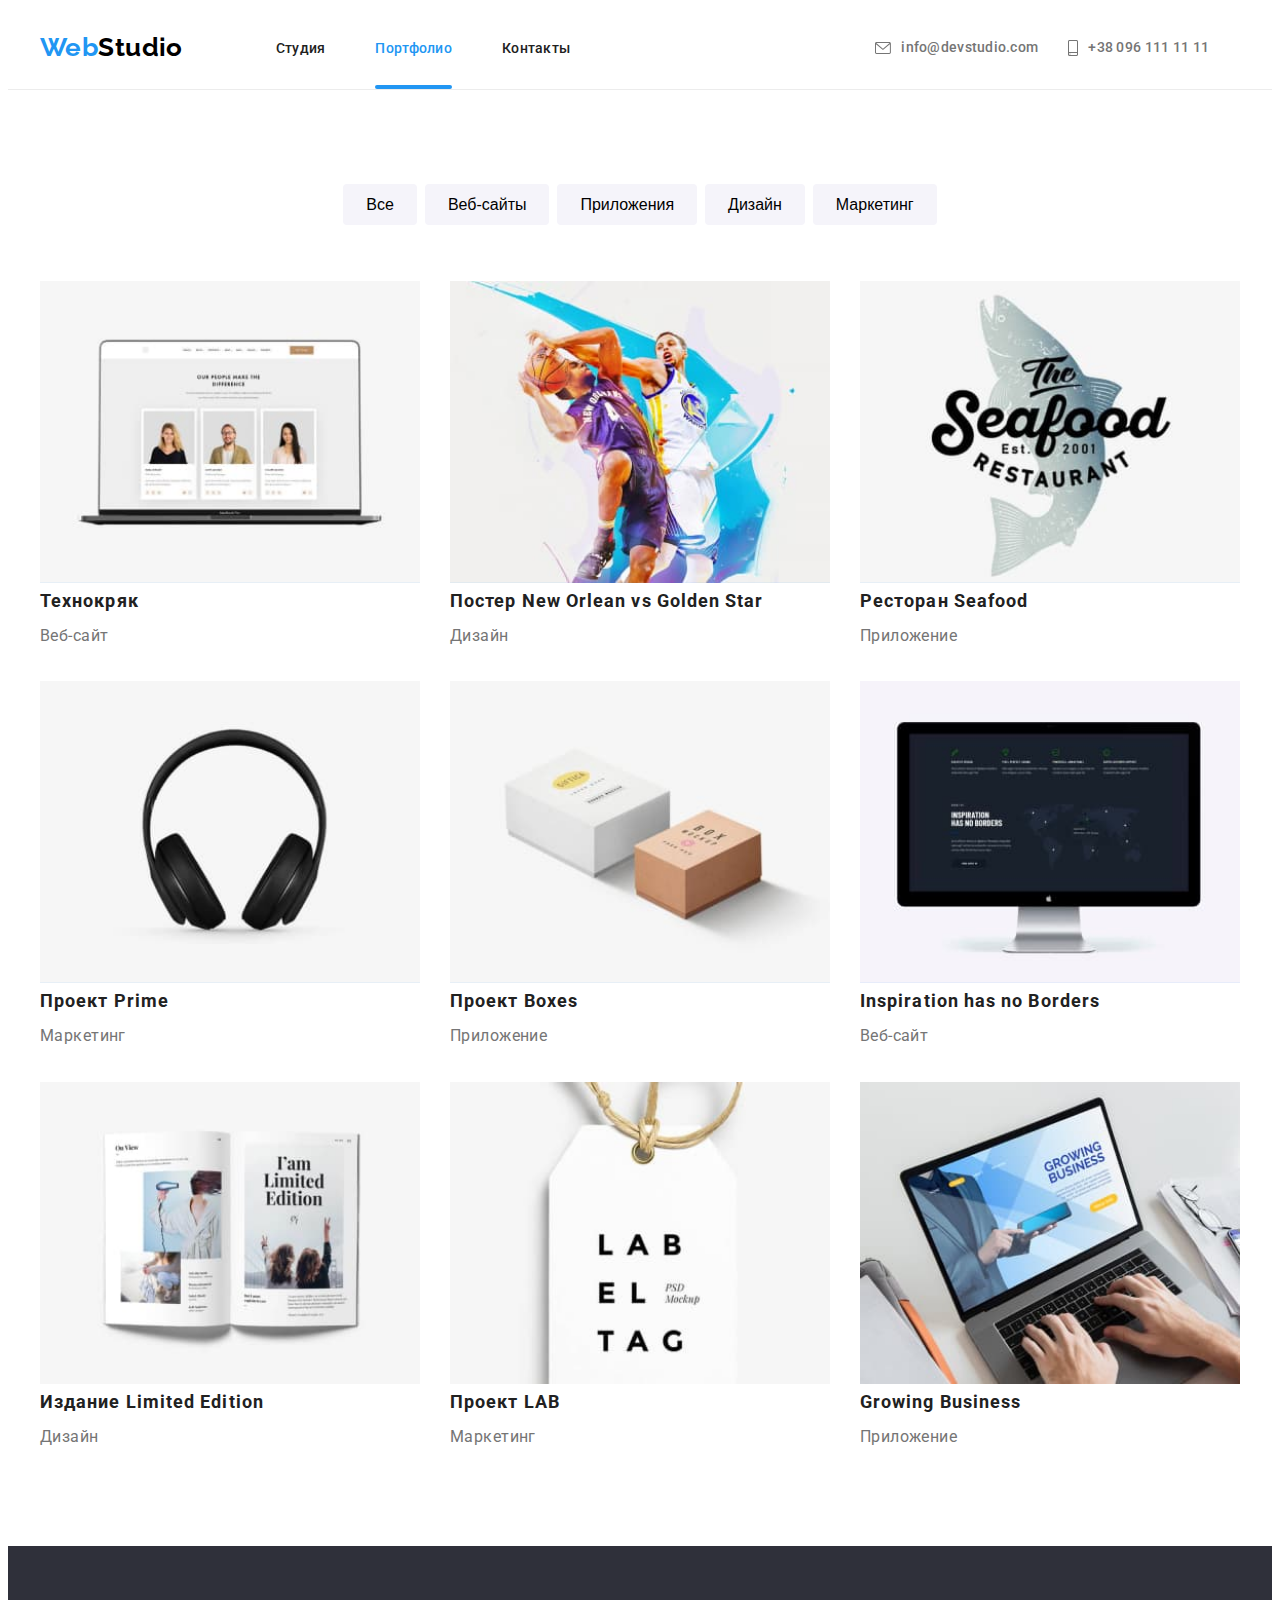
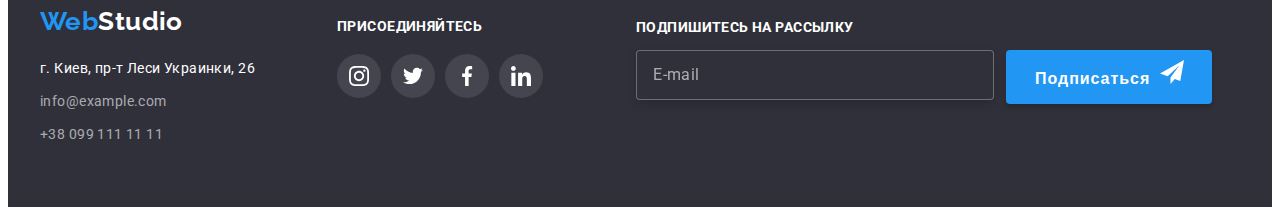
==== portfolio.html @ 89d53786 "finished portfolio buttons" ====
<!DOCTYPE html>
<html lang="ru">

<head>
    <link rel="stylesheet" href="https://cdnjs.cloudflare.com/ajax/libs/modern-normalize/1.0.0/modern-normalize.min.css"
        integrity="sha512-ISS7cAi1PEhQ8jnbJpJZMd29NlhNj4AWYyLOSp2CE/CsHxTCu+r+t0D2yoJudVrd0/8fTVPUVDzY5Tvli75u/g=="
        crossorigin="anonymous" />
    <meta charset="UTF-8">
    <meta name="viewport" content="width=device-width, initial-scale=1.0">
    <title>Портфолио</title>
    <link rel="preconnect" href="https://fonts.gstatic.com">
    <link href="https://fonts.googleapis.com/css2?family=Raleway:wght@700&family=Roboto:wght@400;500;700;900&display=swap"
    rel="stylesheet">
    <link rel="stylesheet" href="./css/main.min.css">
</head>
<body>
<header class="header header-portfolio">
    <div class="container">
    <nav class="header-nav">
        <a class="logo" href="./index.html"><span class="logo-part-one">Web</span><span
                class="logo-part-two difference">Studio</span></a>
        <ul class="header-site-nav">
            <li class="header-item"><a class="header-nav-link" href="./index.html">Студия</a></li>
            <li class="header-item"><a class="header-nav-link current" href="./portfolio.html">Портфолио</a></li>
            <li class="header-item"><a class="header-nav-link" href="">Контакты</a></li>
        </ul>
    </nav>
    <ul class="adress-container">
        <li class="adress"><a class="adress difference" href="mailto:info@devstudio.com"><svg class="icon-envelope" width="16"
                    height="12">
                    <use href="./images/icons.svg#icon-envelope"></use>
                </svg>info@devstudio.com</a></li>
        <li class="adress"><a class="adress difference" href="tel:+380991111111"><svg class="icon-smartphone" width="10"
                    height="16">
                    <use href="./images/icons.svg#icon-smartphone"></use>
                </svg>+38 096 111 11 11</a></li>
    </ul>
    <button class="header-menu">
        <svg class="header-menu-icon" width="40" height="40">
            <use href="./images/icons.svg#icon-menu"></use>
        </svg>
    </button>
    </div>
</header>
<main>
    <section class="portfolio">
        <div class="container">
        <h1 class="visually-hidden"></h1>
        <div class="buttons-container">
          <ul class="buttons">
            <li class="item"><button type="button" class="button-portfolio">Все</button></li>
            <li class="item"><button type="button" class="button-portfolio">Веб-сайты</button></li>
            <li class="item"><button type="button" class="button-portfolio">Приложения</button></li>
            <li class="item"><button type="button" class="button-portfolio">Дизайн</button></li>
            <li class="item"><button type="button" class="button-portfolio">Маркетинг</button></li>
           </ul>
        </div>
            <ul class="portfolio-photos">
                <li class="portfolio-list">
                    <a class="portfolio-link" href=""> 
                    <div class="portfolio-info">
                    <img src="images/img-8.jpg" alt="фото макбука" width="450" />
                    <div class="portfolio-overlay"><p>Технокряк это современная площадка распространения коронавируса. Компании используют эту платформу для цифрового
                    шпионажа и атак на защищённые сервера конкурентов.</p></div>
                    </div>
                    <div class="fortfolio-set">
                    <h3 class="portfolio-title">Технокряк</h3>
                    <p class="portfolio-text">Веб-сайт</p>
                    </div>
                    </a>
                </li>
                <li class="portfolio-list">
                    <a class="portfolio-link" href="">
                        <div class="portfolio-info">
                    <img src="images/img-9.jpg" alt="фото двух спортсменов" width="450" />
                <div class="portfolio-overlay">
                    <p>Технокряк это современная площадка распространения коронавируса. Компании используют эту платформу для цифрового
                        шпионажа и атак на защищённые сервера конкурентов.</p></div>
                </div>
                    <div class="fortfolio-set">
                      <h3 class="portfolio-title">Постер New Orlean vs Golden Star</h3>
                      <p class="portfolio-text">Дизайн</p>
                    </div>
                    </a>
                </li>
                <li class="portfolio-list">
                    <a class="portfolio-link" href="">
                    <div class="portfolio-info">
                    <img src="images/img-10.jpg" alt="постер ресторана Seafood" width="450" />
                    <div class="portfolio-overlay">
                    <p>Технокряк это современная площадка распространения коронавируса. Компании используют эту платформу для цифрового
                            шпионажа и атак на защищённые сервера конкурентов.</p></div>
                    </div>
                    <div class="fortfolio-set">
                    <h3 class="portfolio-title">Ресторан Seafood</h3>
                    <p class="portfolio-text">Приложение</p>
                </div>
                </a>
                </li>
                <li class="portfolio-list">
                    <a class="portfolio-link" href="">
                    <div class="portfolio-info">
                    <img src="images/img-11.jpg" alt="фото наушников" width="450" />
                    <div class="portfolio-overlay">
                    <p>Технокряк это современная площадка распространения коронавируса. Компании используют эту платформу для цифрового шпионажа и атак на защищённые сервера конкурентов.</p></div>
                    </div>
                    <div class="fortfolio-set">
                    <h3 class="portfolio-title">Проект Prime</h3>
                    <p class="portfolio-text">Маркетинг</p>
                    </div>
                    </a>
                </li>
                <li class="portfolio-list">
                    <a class="portfolio-link" href="">
                    <div class="portfolio-info">
                    <img src="images/img-12.jpg" alt="фото коробок" width="450" />
                    <div class="portfolio-overlay"><p>Технокряк это современная площадка распространения коронавируса. Компании используют эту платформу для цифрового
                    шпионажа и атак на защищённые сервера конкурентов.</p></div>
                    </div>
                    <div class="fortfolio-set">
                    <h3 class="portfolio-title">Проект Boxes</h3>
                    <p class="portfolio-text">Приложение</p>
                    </div>
                    </a>
                </li>
                <li class="portfolio-list">
                    <a class="portfolio-link" href="">
                    <div class="portfolio-info">
                    <img src="images/img-13.jpg" alt="фото монитора" width="450" />
                    <div class="portfolio-overlay"><p>Технокряк это современная площадка распространения коронавируса. Компании используют эту платформу для цифрового
                    шпионажа и атак на защищённые сервера конкурентов.</p></div>
                    </div>
                    <div class="fortfolio-set">
                    <h3 class="portfolio-title">Inspiration has no Borders</h3>
                    <p class="portfolio-text">Веб-сайт</p>
                </div>
                </a>
                </li>
                <li class="portfolio-list">
                    <a class="portfolio-link" href="">
                    <div class="portfolio-info">
                    <img src="images/img-14.jpg" alt="фото разворота журнала" width="450" />
                    <div class="portfolio-overlay"><p>Технокряк это современная площадка распространения коронавируса. Компании используют эту платформу для цифрового
                    шпионажа и атак на защищённые сервера конкурентов.</p></div>
                    </div>
                    <div class="fortfolio-set">
                    <h3 class="portfolio-title">Издание Limited Edition</h3>
                    <p class="portfolio-text">Дизайн</p>
                    </div>
                    </a>
                </li>
                <li class="portfolio-list">
                    <a class="portfolio-link" href="">
                    <div class="portfolio-info">
                    <img src="images/img-15.jpg" alt="фото белого тега" width="450" />
                    <div class="portfolio-overlay"><p>Технокряк это современная площадка распространения коронавируса. Компании используют эту платформу для цифрового
                    шпионажа и атак на защищённые сервера конкурентов.</p></div>
                    </div>
                    <div class="fortfolio-set">
                    <h3 class="portfolio-title">Проект LAB</h3>
                    <p class="portfolio-text">Маркетинг</p>
                    </div>
                    </a>
                </li>
                <li class="portfolio-list">
                    <a class="portfolio-link" href="">
                    <div class="portfolio-info">                
                    <img src="images/img-16.jpg" alt="фото рук печатающих на ноутбуке" width="450" />
                    <div class="portfolio-overlay"><p>Технокряк это современная площадка распространения коронавируса. Компании используют эту платформу для цифрового
                    шпионажа и атак на защищённые сервера конкурентов.</p></div>
                    </div>
                    <div class="fortfolio-set">
                    <h3 class="portfolio-title">Growing Business</h3>
                    <p class="portfolio-text">Приложение</p>
                    </div>
                    </a>
                </li>
            </ul>
            </div>
        </section>
</main>
<footer class="footer">
    <div class="container">
<div class="footer-set">
        <div class="footer-blocks">
            <div class="footer-nav">
                <ul class="footer-list">
                    <li><a class="logo-footer" href="./index.html"><span class="logo-part-one-footer">Web</span><span
                                class="logo-part-two-footer difference">Studio</span></a></li>
                    <li>
                        <address class="adress-footer">г. Киев, пр-т Леси Украинки, 26</address>
                    </li>
                    <!-- <ul class="footer-list">    -->
                    <li class="adress-bottom"><a class="contacts-footer difference"
                            href="mailto:info@example.com">info@example.com</a></li>
                    <li class="adress-bottom"><a class="contacts-footer difference" href="tel:+380991111111">+38 099 111
                            11 11</a></li>
                </ul>
            </div>

            <div class="footer-join">
                <p class="join">присоединяйтесь</p>
                <ul class="footer-links-list">
                    <li class="footer-items"><a class="social-link" href=""><svg class="icons-size">
                                <use href="./images/icons.svg#icon-instagram"></use>
                            </svg></a></li>
                    <li class="footer-items"><a class="social-link" href=""><svg class="icons-size">
                                <use href="./images/icons.svg#icon-twitter"></use>
                            </svg></a></li>
                    <li class="footer-items"><a class="social-link" href=""><svg class="icons-size">
                                <use href="./images/icons.svg#icon-facebook"></use>
                            </svg></a></li>
                    <li class="footer-items"><a class="social-link" href=""><svg class="icons-size">
                                <use href="./images/icons.svg#icon-linkedin"></use>
                            </svg></a></li>
                </ul>
            </div>
        </div>

<div class="form-field-footer">
    <p class="subscribe">Подпишитесь на рассылку</p>
    <ul class="form-button-footer">
        <li><input type="email" name="email" id="user_email-footer" placeholder="E-mail" /></li>
        <li><button class="submit-button-footer" type="submit">Подписаться<svg width="24" height="24"
                    class="footer-subscribe-icon">
                    <use href="./images/icons.svg#icon-icon-send"></use>
                </svg></button></li>
    </ul>
</div>


</div>
    </div>
</footer>
</body>
</html>
---- css/main.min.css ----
a{text-decoration:none;color:inherit}ul{list-style:none;margin:0px;padding:0px}body{font-family:"Roboto", sans-serif;font-weight:400;font-size:14px;letter-spacing:0.03em;background-color:#fff;color:#212121}img{display:block;max-width:100%;height:auto}textarea{resize:none}.advantages{padding:60px 0px 60px}@media screen and (min-width: 1200px){.advantages{padding:94px 0px 94px}}.advantages-section{padding:0px}@media screen and (min-width: 768px){.advantages-section{display:flex;flex-wrap:wrap}}@media screen and (min-width: 1200px){.advantages-section{display:inline-block;display:flex;padding:0px}}@media screen and (max-width: 767px){.advantages-section>.advantages-item:not(:last-child){margin-bottom:30px}}@media screen and (min-width: 768px){.advantages-section>.advantages-item:nth-child(2n+1){margin-right:30px}}@media screen and (min-width: 1200px){.advantages-section>.advantages-item:nth-child(2n+1){margin-right:0px}}@media screen and (min-width: 768px){.advantages-section>.advantages-item:nth-child(-n+2){margin-bottom:30px}}@media screen and (min-width: 1200px){.advantages-section>.advantages-item:nth-child(-n+2){margin-bottom:0px}}@media screen and (min-width: 1200px){.advantages-section>.advantages-item:not(:last-child){margin-right:30px}}@media screen and (min-width: 768px){.advantages-item{width:354px}}@media screen and (min-width: 1200px){.advantages-item{width:270px}}.advantages-icons{width:450px;height:120px;background-color:#f5f4fa;margin-bottom:30px;padding:25px 190px;border-radius:4px}@media screen and (min-width: 768px){.advantages-icons{width:354px;padding:25px 142px;margin-right:0px}}@media screen and (min-width: 1200px){.advantages-icons{display:inline-block;width:270px;padding:25px 100px}}.advantages-title{padding:0px;margin-top:0px;margin-bottom:10px;font-weight:700;font-size:14px;line-height:1.15;text-transform:uppercase;text-align:center}@media screen and (min-width: 768px){.advantages-title{text-align:left}}.advantages-text{padding:0px;margin-top:0px;margin-bottom:0px;line-height:1.72;color:#757575}.visually-hidden{position:absolute;clip:rect 0 0 0 0;width:1px;height:1px;margin:-1px}.form-field{display:flex;flex-direction:column;margin:0px 40px 10px}.form-field label{margin-bottom:4px;font-size:12px;line-height:1.16;letter-spacing:0.01em;color:#757575}.form-field input{height:40px;width:100%;padding-left:30px;border:1px solid rgba(33,33,33,0.2);box-sizing:border-box;border-radius:4px}.form-field textarea{border:1px solid rgba(33,33,33,0.2);box-sizing:border-box;border-radius:4px;padding:12px 0px 0px 15px}textarea::placeholder .form-field{font-family:Roboto;font-style:normal;font-weight:normal;font-size:14px;line-height:16px;letter-spacing:0.01em;color:rgba(117,117,117,0.5)}.backdrop{position:fixed;top:0;left:0;width:100%;height:100%;background-color:rgba(0,0,0,0.2);opacity:1;transition:opacity 250ms cubic-bezier(0.4, 0, 0.2, 1)}.backdrop.is-hidden{opacity:0;pointer-events:none}.backdrop.is-hidden .modal{transform:translate(-50%, -50%) scale(0.9)}.modal{position:absolute;top:50%;left:50%;min-width:450px;min-height:609px;background-color:#fff;border-radius:4px;box-shadow:0px 1px 3px rgba(0,0,0,0.12),0px 1px 1px rgba(0,0,0,0.14),0px 2px 1px rgba(0,0,0,0.2);transform:translate(-50%, -50%) scale(1);transition:transform 250ms cubic-bezier(0.4, 0, 0.2, 1)}@media screen and (min-width: 1200px){.modal{min-width:528px;min-height:581px}}.modal-close{fill:currentColor;transition-property:color;transition:color 250ms cubic-bezier(0.4, 0, 0.2, 1)}.modal-title{margin:40px 40px 12px;font-weight:700;font-size:20px;line-height:1.5;text-align:center;color:#212121}@media screen and (min-width: 1200px){.modal{line-height:1.15;margin:40px 0px 12px}}.policy-line{margin-top:20px;margin-bottom:30px;padding:0px}.policy-label{display:flex;justify-content:center}.policy-text{line-height:1.16;color:#757575}@media screen and (min-width: 768px){.policy-text{line-height:1.71}}.policy-link{color:#2196f3;border-bottom:1px solid #2196f3}.old-checkbox{margin-right:9px}.old-checkbox.visually-hidden{position:absolute;clip:rect 0 0 0 0;width:1px;height:1px;margin:-1px}.old-checkbox:checked ~ .checkbox{background-image:url("../images/icon-check.svg");background-size:contain;fill:#fff;background-color:#2196f3;background-origin:border-box;border-color:#2196f3}.checkbox{width:16px;height:15px;border:2px solid #212121;border-radius:3px;margin-right:9px;transition-property:fill, background-color, border-color;transition:fill 250ms cubic-bezier(0.4, 0, 0.2, 1),background-color 250ms cubic-bezier(0.4, 0, 0.2, 1),border-color 250ms cubic-bezier(0.4, 0, 0.2, 1)}.clients-section{padding:60px 0px}@media screen and (min-width: 1200px){.clients-section{padding:94px 0px}}.clients-section-title{margin:0px 0px 30px;font-weight:700;font-size:28px;line-height:1.17;text-align:center}@media screen and (min-width: 1200px){.clients-section-title{margin:0px 0px 50px;font-size:36px;line-height:1.16}}.clients-section-list{display:flex;flex-wrap:wrap;margin-top:-30px;margin-right:-30px}.clients-section-item{margin-top:30px;margin-right:30px;padding:0px;width:calc(100% / 2 - 30px)}@media screen and (min-width: 768px){.clients-section-item{padding:0px;width:calc(100% / 3 - 30px)}}@media screen and (min-width: 1200px){.clients-section-item{padding:0px;display:flex;width:170px}}.clients-section-item>.logo-link:hover,.clients-section-item>.logo-link:focus{border-color:#2196f3;color:#2196f3}.logo-link{display:inline-flex;justify-content:center;align-items:center;width:210px;height:90px;padding:0px;border:1px solid #afb1b8;border-radius:4px;background-color:#fff;color:#afb1b8;transition-property:color, border-color;transition:color 250ms cubic-bezier(0.4, 0, 0.2, 1),border-color 250ms cubic-bezier(0.4, 0, 0.2, 1)}@media screen and (min-width: 768px){.logo-link{width:226px}}@media screen and (min-width: 1200px){.logo-link{width:170px}}.logos{fill:currentColor}@media screen and (max-width: 1199px){.features{display:none}}.features-title{margin:0px 0px 50px}.features-list{display:inline-block;display:flex;margin-left:0px;margin-right:0px;padding-bottom:0px}.features-list>.features-photos:not(:last-child){margin-right:30px}.features-title{font-weight:700;font-size:28px;line-height:1.18;text-align:center}@media screen and (min-width: 1200px){.features-title{font-size:36px;line-height:1.16}}.features-overlay{position:relative}.features-overlay>.features-info{position:absolute;width:100%;height:70px;bottom:0;left:0;background-color:rgba(47,48,58,0.8)}.features-info{margin:0;padding-top:27px;padding-bottom:27px;align-items:center;text-align:center;font-weight:bold;line-height:1.14;text-transform:uppercase;color:#fff}@media screen and (min-width: 768px){.footer-blocks{display:flex;justify-content:space-between;margin-left:76px;margin-right:89px}}@media screen and (min-width: 1200px){.footer-blocks{display:flex;justify-content:flex-start;margin-left:0px;margin-right:0px}}.footer-join{margin-bottom:60px;text-align:center}@media screen and (min-width: 1200px){.footer-join{display:inline-block;margin:0px 0px 0px 67px}}.join{text-align:center;font-family:inherit;font-weight:700;line-height:16px;text-transform:uppercase;margin:12px 0px 20px 0px;padding:0px;color:#fff}@media screen and (min-width: 1200px){.join{display:block;display:flex;text-align:left}}.footer-links-list{display:flex;justify-content:center;margin-bottom:60px}@media screen and (min-width: 1200px){.footer-links-list{margin-bottom:0px}}.footer-links-list>.footer-items:not(:last-child){margin-right:10px}.social-link{display:inline-flex;justify-content:center;align-items:center;width:44px;height:44px;border-radius:50%;background-color:rgba(255,255,255,0.1);color:#fff;transition-property:background-color;transition:250ms cubic-bezier(0.4, 0, 0.2, 1)}.icons-size{width:20px;height:20px;fill:currentColor}.social-link:hover,.social-link:focus{background-color:#2196f3}@media screen and (min-width: 1200px){.form-field-footer{margin-left:93px}}.subscribe{font-weight:bold;font-size:14px;line-height:1.14;text-transform:uppercase;color:#fff;padding:0px}@media screen and (max-width: 1199px){.subscribe{text-align:center}}@media screen and (min-width: 1200px){.subscribe{display:flex;padding:0px}}@media screen and (max-width: 1199px){.form-button-footer{text-align:center}}@media screen and (min-width: 1200px){.form-button-footer{display:flex;padding:0px}}.form-button-footer input{display:block;margin-bottom:20px;margin-left:auto;margin-right:auto;width:450px;height:50px;outline:none;border:1px solid rgba(255,255,255,0.3);box-sizing:border-box;background-color:#2f303a;color:rgba(255,255,255,0.6);filter:drop-shadow(0px 4px 4px rgba(0,0,0,0.15));border-radius:4px;padding-left:16px}@media screen and (min-width: 1200px){.form-button-footer input{display:flex;width:358px;margin-bottom:0px;margin-right:12px}}.form-button-footer input::placeholder{font-family:Roboto;font-weight:normal;font-size:16px;line-height:1.25;letter-spacing:0.03em;letter-spacing:0.03em;color:rgba(255,255,255,0.6)}.submit-button-footer{padding:10px 28px 10px 29px;box-shadow:0px 4px 4px rgba(0,0,0,0.15);border:none;border-radius:4px;background-color:#2196f3;margin-left:auto;margin-right:auto;font-weight:700;font-size:16px;line-height:1.87;letter-spacing:0.06em;color:#fff;cursor:pointer;display:block;align-items:center;text-align:center}.footer-subscribe-icon{fill:#fff;margin-left:10px;padding:0}.logo-footer{margin:60px 0px 0px 0px;padding:0px}.logo-part-one-footer,.logo-part-two-footer{font-family:"Raleway", sans-serif;font-weight:700;font-size:26px;line-height:1.19;color:#2196f3}.logo-part-two-footer.difference{color:#fff}.footer-nav{padding:0px;margin-right:0}.footer-list{padding:0px;margin-bottom:60px}@media screen and (max-width: 1199px){.footer-list{text-align:center}}@media screen and (min-width: 768px){.footer-list{margin-bottom:0px}}.adress-footer{margin:20px 0px 9px 0px;padding-right:15px}.adress-footer,.contacts-footer{line-height:1.71;font-style:inherit;color:#fff}.adress-bottom{margin:0px 0px 9px 0px;padding:0px}.adress-bottom:last-child{margin-bottom:0px}.contacts-footer.difference{color:rgba(255,255,255,0.6)}.footer{padding-top:60px;padding-bottom:60px;background-color:#2f303a}@media screen and (min-width: 1200px){.footer-set{display:flex}}@media screen and (min-width: 1200px){.footer-blocks{display:flex;align-items:flex-start}}.logo{margin:16px 276px 16px 0px;border:0px}.logo-part-one,.logo-part-one-footer,.logo-part-two{font-family:"Raleway",sans-serif;font-weight:700;font-size:24px;line-height:1.16;color:#2196f3}.logo-part-two.difference{color:#000}@media screen and (min-width: 768px){.logo{margin:26px 88px 26px 0px}}@media screen and (min-width: 1200px){.logo{margin:24px 93px 25px 0px}.logo-part-one,.logo-part-one-footer,.logo-part-two{font-family:"Raleway",sans-serif;font-weight:700;font-size:26px;line-height:1.19;color:#2196f3}.logo-part-two.difference{color:#000}}.header-menu{border:none;outline:none;background-color:transparent;cursor:pointer;margin-left:auto;margin-top:10px;margin-bottom:10px;padding:0px}.header-menu-icon{fill:currentColor}.header-menu-icon:hover,.header-menu-icon:focus{color:#2196f3}@media screen and (min-width: 768px){.header-menu{display:none}}@media screen and (min-width: 1200px){.header-menu{display:none}}.header>.container{display:flex;align-items:center}.header-nav{display:flex}.header-site-nav{display:none}@media screen and (min-width: 768px){.header-site-nav{display:flex;justify-content:center;margin:32px 0px}}.header-site-nav>.header-item:not(:last-child){margin-right:50px}@media screen and (min-width: 768px){.header-nav-link{position:relative;font-weight:500;line-height:1.14;letter-spacing:0.02em;color:#212121;transition-property:color;transition:color 250ms cubic-bezier(0.4, 0, 0.2, 1)}}@media screen and (min-width: 768px){.header-nav-link:hover,.header-nav-link:focus{color:#2196f3}}@media screen and (min-width: 1200px){.header-nav-link:hover,.header-nav-link:focus{color:#2196f3}}@media screen and (min-width: 768px){.header-nav-link.current{color:#2196f3}}@media screen and (min-width: 768px){.header-nav-link.current::after{content:"";display:block;position:absolute;padding:0;margin-top:28.5px;width:100%;height:4px;background-color:#2196f3;border-radius:2px}}.adress-container{display:none}@media screen and (min-width: 768px){.adress-container{display:flex;flex-direction:column;margin:21px 0px 21px 84px;padding:0px}}@media screen and (min-width: 1200px){.adress-container{display:flex;flex-direction:row;margin:32px 0px 32px 305px;padding:0px}}@media screen and (min-width: 768px){.icon-envelope,.icon-smartphone{margin:0px 8px 0px 0px;fill:currentColor}}@media screen and (min-width: 1200px){.icon-envelope,.icon-smartphone{margin:0px 10px 0px 0px}}@media screen and (min-width: 1200px){.icon-envelope-desktop{width:16px;height:12px}}@media screen and (min-width: 1200px){.icon-smartphone-desktop{width:10px;height:16px}}@media screen and (min-width: 768px){.adress{display:flex;align-items:center;font-weight:500;font-size:12px;line-height:1.16;letter-spacing:0.02em;color:#757575;transition-property:color;transition:color 250ms cubic-bezier(0.4, 0, 0.2, 1)}}@media screen and (min-width: 1200px){.adress{display:flex;align-items:center;justify-content:center;font-size:14px;line-height:1.14;letter-spacing:0.02em}}@media screen and (min-width: 768px){.adress.difference:hover,.adress.difference:focus{color:#2196f3}}@media screen and (min-width: 1200px){.adress.difference:hover,.adress.difference:focus{color:#2196f3}}@media screen and (min-width: 768px){.adress.difference{color:#757575}}@media screen and (min-width: 768px){.adress-container>.adress:not(:last-child){margin-bottom:10px;padding:0px}}@media screen and (min-width: 1200px){.adress-container>.adress:not(:last-child){margin-right:30px;margin-bottom:0px;padding:0px}}.hero{padding-top:118px;padding-bottom:118px;height:400px;margin-left:auto;margin-right:auto;background-color:#c4c4c4;background-image:linear-gradient(to right, rgba(47,48,58,0.4), rgba(47,48,58,0.4)),url(../images/hero.jpg);background-repeat:no-repeat;background-position:cover}@media screen and (min-width: 1200px){.hero{padding-top:200px;padding-bottom:200px;height:600px;max-width:1600px}}.hero-title{margin-top:0px;margin-bottom:30px;margin-left:auto;margin-right:auto;font-weight:900;font-size:26px;line-height:1.61;text-align:center;letter-spacing:0.06em;text-transform:uppercase;color:#fff}@media screen and (min-width: 768px){.hero-title{margin:0px 204px 30px}}@media screen and (min-width: 1200px){.hero-title{margin:0px 250px 30px;font-size:44px;line-height:1.36}}.hero-button{display:inline-block;display:flex;padding:10px 32px;border:none;border-radius:4px;margin-left:auto;margin-right:auto;margin-top:0px;font:inherit;cursor:pointer;font-weight:700;font-size:16px;line-height:1.88;align-items:center;text-align:center;letter-spacing:0.06em;color:#fff;background-color:#2196f3}.container{width:100%;margin-left:auto;margin-right:auto;padding-left:15px;padding-right:15px}@media screen and (min-width: 480px){.container{width:480px}}@media screen and (min-width: 768px){.container{width:768px}}@media screen and (min-width: 1200px){.container{width:1200px}}.submit-button{display:flex;margin-left:auto;margin-right:auto;margin-top:30px;margin-bottom:40px;padding:10px 55px;border:none;border-radius:4px;font:inherit;font-weight:700;font-size:16px;line-height:1.88;align-items:center;text-align:center;letter-spacing:0.06em;color:#fff;background-color:#2196f3;box-shadow:0px 4px 4px rgba(0,0,0,0.15);cursor:pointer}.modal-button{display:flex;align-items:center;justify-content:center;position:absolute;margin:0;padding:0;width:30px;height:30px;right:8px;top:8px;border:1px solid rgba(0,0,0,0.1);background-color:#fff;border-radius:50%;cursor:pointer}.modal-button:hover,.modal-button:focus{color:#2196f3}.input-field{position:relative}.input-field-icon{position:absolute;left:12px;top:50%;transform:translateY(-50%);color:#212121;transition-property:fill;transition:fill 250ms cubic-bezier(0.4, 0, 0.2, 1)}.form-field-input{transition-property:border-color, outline;transition:border-color 250ms cubic-bezier(0.4, 0, 0.2, 1),outline 250ms cubic-bezier(0.4, 0, 0.2, 1)}.form-field-input:hover,.form-field-input:focus{outline:none;border-color:#2196f3;cursor:pointer}.form-field-input:hover+.input-field-icon,.form-field-input:focus+.input-field-icon{fill:#2196f3}.buttons-container{display:flex}@media screen and (min-width: 768px){.buttons-container{margin-bottom:30px}}@media screen and (min-width: 1200px){.buttons-container{margin-bottom:56px}}.buttons>.item:not(:last-child){margin-right:8px}.buttons{display:flex;flex-wrap:wrap}@media screen and (min-width: 768px){.buttons{display:flex;margin:0px;margin-left:auto;margin-right:auto;padding:0px}}.button-portfolio{border:1px solid transparent;border-radius:4px;cursor:pointer;padding:6px 22px;font-weight:500;font-size:16px;line-height:1.7;text-align:center;background-color:#f5f4fa;transition-property:color, background-color, box-shadow;transition:color 250ms cubic-bezier(0.4, 0, 0.2, 1),background-color 250ms cubic-bezier(0.4, 0, 0.2, 1),box-shadow 250ms cubic-bezier(0.4, 0, 0.2, 1)}.button-portfolio:hover,.button-portfolio:focus{background-color:#2196f3;color:#fff;box-shadow:0px 3px 1px rgba(0,0,0,0.1),0px 1px 2px rgba(0,0,0,0.08),0px 2px 2px rgba(0,0,0,0.12)}.header-portfolio{border-bottom:1px solid;color:#ececec}.portfolio{padding-top:60px;padding-bottom:60px}@media screen and (min-width: 1200px){.portfolio{padding-top:94px;padding-bottom:94px}}.portfolio-photos{margin-top:30px}@media screen and (min-width: 1200px){.portfolio-photos{display:flex;flex-wrap:wrap}}.portfolio-list{width:100%;transition-property:filter}.portfolio-link{transition-property:filter;transition:filter 250ms cubic-bezier(0.4, 0, 0.2, 1)}.portfolio-link:focus,.portfolio-list:hover{filter:drop-shadow(0px 4px 4px rgba(0,0,0,0.25))}@media screen and (max-width: 767px){.portfolio-photos>.portfolio-list:not(:last-child){margin-bottom:30px}}@media screen and (min-width: 768px){.portfolio-photos{display:flex;flex-wrap:wrap;margin-top:-30px;margin-right:-30px}}@media screen and (min-width: 1200px){.portfolio-photos{display:flex;flex-wrap:wrap;margin-top:-30px;margin-right:-30px}}@media screen and (min-width: 768px){.portfolio-list{margin-top:30px;margin-right:30px;width:calc(100% / 2 - 30px)}}@media screen and (min-width: 1200px){.portfolio-list{margin-top:30px;margin-right:30px;width:calc(100% / 3 - 30px)}}.portfolio-set{width:100%;background-color:#fff;margin:0px;padding:20px 24px;background:#ffffff;border:1px solid #eeeeee;border-top:none;box-sizing:border-box}.portfolio-title{margin:0px 0px 2px 0px;font-weight:700;font-size:18px;line-height:2;letter-spacing:0.06em}.portfolio-text{margin:0px;font-size:16px;line-height:1.9;color:#757575}.portfolio-info{position:relative;overflow:hidden}.portfolio-overlay{position:absolute;top:0;left:0;width:100%;height:100%;background-color:rgba(33,150,243,0.9);transition-property:transform;transition:transform 250ms cubic-bezier(0.4, 0, 0.2, 1);transform:translateY(100%)}.portfolio-list:hover .portfolio-overlay,.portfolio-link:focus .portfolio-overlay{transform:translateY(0)}.portfolio-overlay>p{font-family:inherit;font-size:18px;line-height:1.55;color:#fff;padding:63px 24px;margin:0}.social-list{display:flex;justify-content:center;align-items:center;margin:16px 32px 0px}.social-list>.social-items:not(:last-child){margin-right:10px}.social-links{display:inline-flex;justify-content:center;align-items:center;width:44px;height:44px;border-radius:50%;color:#afb1b8;transition-property:color, background-color;transition:color 250ms cubic-bezier(0.4, 0, 0.2, 1),background-color 250ms cubic-bezier(0.4, 0, 0.2, 1)}.icon-size{width:20px;height:20px;fill:currentColor}.social-links:hover,.social-links:focus{background-color:#2196f3;color:#fff}.team{padding-top:60px;padding-bottom:60px;background-color:#f5f4fa}.team-title{margin-top:0px;margin-bottom:30px;text-align:center;font-weight:700;font-size:28px;line-height:1.18}@media screen and (min-width: 1200px){.team-title{font-size:36px;line-height:1.16}}.team-photos{box-shadow:0px 1px 3px rgba(0,0,0,0.12),0px 1px 1px rgba(0,0,0,0.14),0px 2px 1px rgba(0,0,0,0.2);border-radius:0px 0px 4px 4px}.team-names{text-align:center;margin:0px 0px 10px 0px;font-weight:500;font-size:16px;line-height:1.19}@media screen and (max-width: 767px){.team-list>.team-photos:not(:first-child){margin-top:30px}}.caption{width:450;background-color:#fff;margin:0px;padding-top:30px;padding-bottom:24px;border:none;border-radius:0px 0px 4px 4px}.position{margin:0px;font-size:16px;line-height:1.19;text-align:center;color:#757575}@media screen and (min-width: 768px){.team-list{display:flex;flex-wrap:wrap;margin-right:-30px}}@media screen and (min-width: 1200px){.team-list{display:flex}}@media screen and (min-width: 768px){.team-photos{width:calc(100% / 2 - 30px);margin-right:30px;width:354px}}@media screen and (max-width: 1199px){.team-photos:nth-child(-n+2){margin-bottom:30px}}@media screen and (min-width: 1200px){.team-photos{width:270px}}@media screen and (min-width: 1200px){.team-photos:not(:last-child){margin-right:30px}}
/*# sourceMappingURL=main.min.css.map */
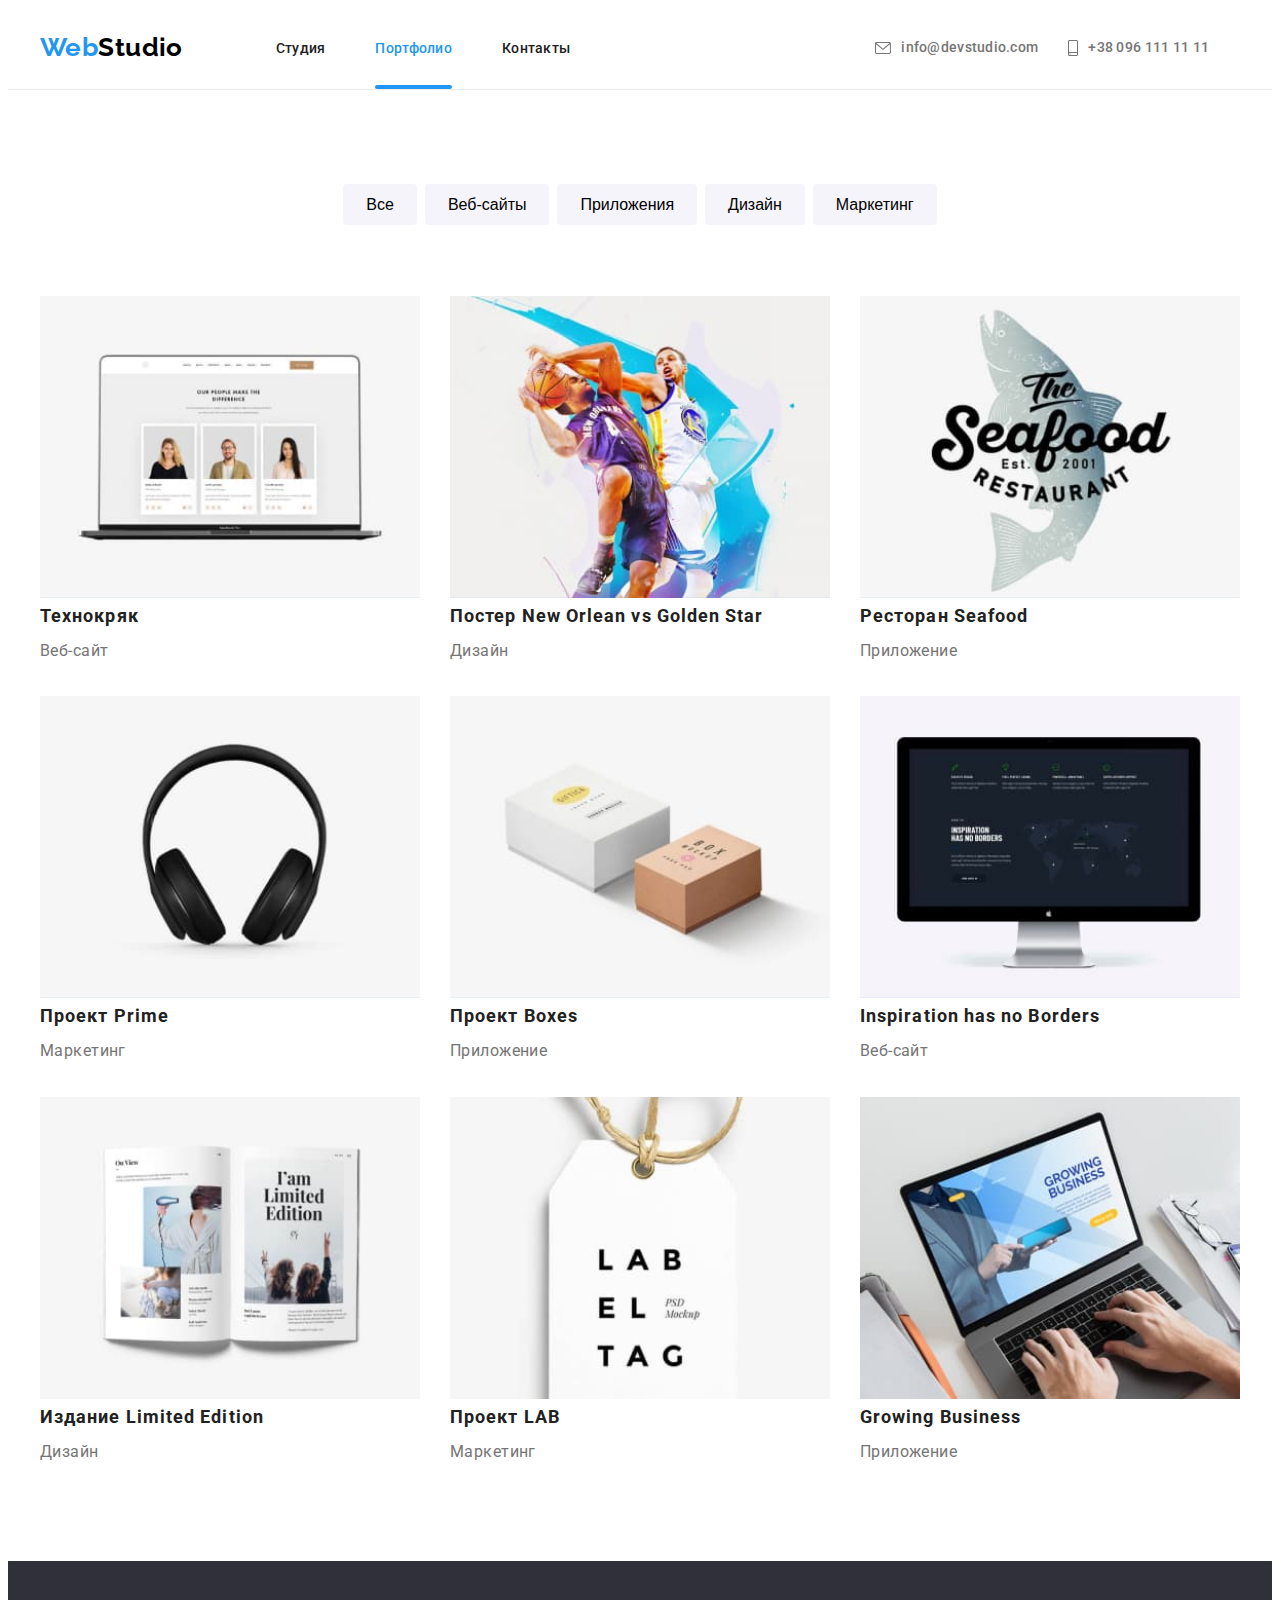
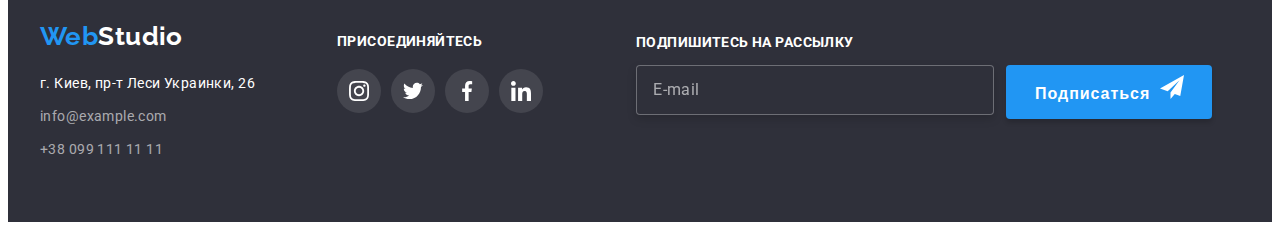
==== commit a4225f56: "finished menu modal" ====
--- a/portfolio.html
+++ b/portfolio.html
@@ -35,9 +35,9 @@
                     <use href="./images/icons.svg#icon-smartphone"></use>
                 </svg>+38 096 111 11 11</a></li>
     </ul>
-    <button class="header-menu">
-        <svg class="header-menu-icon" width="40" height="40">
-            <use href="./images/icons.svg#icon-menu"></use>
+    <button type="button" class="header-menu" data-toggle-backdrop-schedule>
+        <svg class="header-menu-icon" width="40" height="40" aria-label="Переключатель мобильного меню">
+            <use class="header-menu-menu" href="./images/icons.svg#icon-menu"></use>
         </svg>
     </button>
     </div>
@@ -232,5 +232,56 @@
 </div>
     </div>
 </footer>
+<!-- mobile modal window -->
+<div class="menu-modal backdrop--hidden" data-backdrop-schedule>
+    <button type="button" class="menu-modal-button" data-toggle-backdrop-schedule><svg class="menu-modal-close"
+            width="19" height="19">
+            <use href="./images/icons.svg#icon-close-menu"></use>
+        </svg></button>
+
+<div>
+    <nav class="header-menu-nav">
+        <ul class="header-menu-list">
+            <li class="header-menu-item"><a class="header-menu-link " href="./index.html">Студия</a></li>
+            <li class="header-menu-item"><a class="header-menu-link current" href="./portfolio.html">Портфолио</a></li>
+            <li class="header-menu-item"><a class="header-menu-link" href="">Контакты</a></li>
+        </ul>
+    </nav>
+</div>
+
+<div>
+    <ul class="header-menu-adress-container">
+        <li class="header-menu-tel"><a class="header-menu-adress tel" href="tel:+380991111111">+38 096 111 11 11</a>
+        </li>
+        <li class="header-menu-adress"><a class="header-menu-adress mail"
+                href="mailto:info@devstudio.com">info@devstudio.com</a></li>
+    </ul>
+</div>
+
+<div class="header-menu-links">
+    <ul class="header-menu-links-list">
+        <li class="header-menu-set"><a class="header-menu-links-item" href="">Instagram</a></li>
+        <li class="header-menu-set"><a class="header-menu-links-item" href="">Twitter</a></li>
+        <li class="header-menu-set"><a class="header-menu-links-item" href="">Facebook</a></li>
+        <li class="header-menu-set"><a class="header-menu-links-item" href="">LinkedIn</a></li>
+    </ul>
+</div>
+
+</div>
+
+<script src="./js/menu.js"></script>
+<script>
+    const setup = name => {
+        const backdrop = document.querySelector(`[data-backdrop-${name}]`);
+        const buttons = document.querySelectorAll(`[data-toggle-backdrop-${name}]`);
+        const toggleBackdrop = () =>
+            backdrop.classList.toggle('backdrop--hidden');
+        buttons.forEach(button =>
+            button.addEventListener('click', toggleBackdrop),
+        );
+    }
+    setup('schedule')
+    setup('menu')
+</script>
 </body>
 </html>--- a/css/main.min.css
+++ b/css/main.min.css
@@ -1,2 +1,2 @@
-a{text-decoration:none;color:inherit}ul{list-style:none;margin:0px;padding:0px}body{font-family:"Roboto", sans-serif;font-weight:400;font-size:14px;letter-spacing:0.03em;background-color:#fff;color:#212121}img{display:block;max-width:100%;height:auto}textarea{resize:none}.advantages{padding:60px 0px 60px}@media screen and (min-width: 1200px){.advantages{padding:94px 0px 94px}}.advantages-section{padding:0px}@media screen and (min-width: 768px){.advantages-section{display:flex;flex-wrap:wrap}}@media screen and (min-width: 1200px){.advantages-section{display:inline-block;display:flex;padding:0px}}@media screen and (max-width: 767px){.advantages-section>.advantages-item:not(:last-child){margin-bottom:30px}}@media screen and (min-width: 768px){.advantages-section>.advantages-item:nth-child(2n+1){margin-right:30px}}@media screen and (min-width: 1200px){.advantages-section>.advantages-item:nth-child(2n+1){margin-right:0px}}@media screen and (min-width: 768px){.advantages-section>.advantages-item:nth-child(-n+2){margin-bottom:30px}}@media screen and (min-width: 1200px){.advantages-section>.advantages-item:nth-child(-n+2){margin-bottom:0px}}@media screen and (min-width: 1200px){.advantages-section>.advantages-item:not(:last-child){margin-right:30px}}@media screen and (min-width: 768px){.advantages-item{width:354px}}@media screen and (min-width: 1200px){.advantages-item{width:270px}}.advantages-icons{width:450px;height:120px;background-color:#f5f4fa;margin-bottom:30px;padding:25px 190px;border-radius:4px}@media screen and (min-width: 768px){.advantages-icons{width:354px;padding:25px 142px;margin-right:0px}}@media screen and (min-width: 1200px){.advantages-icons{display:inline-block;width:270px;padding:25px 100px}}.advantages-title{padding:0px;margin-top:0px;margin-bottom:10px;font-weight:700;font-size:14px;line-height:1.15;text-transform:uppercase;text-align:center}@media screen and (min-width: 768px){.advantages-title{text-align:left}}.advantages-text{padding:0px;margin-top:0px;margin-bottom:0px;line-height:1.72;color:#757575}.visually-hidden{position:absolute;clip:rect 0 0 0 0;width:1px;height:1px;margin:-1px}.form-field{display:flex;flex-direction:column;margin:0px 40px 10px}.form-field label{margin-bottom:4px;font-size:12px;line-height:1.16;letter-spacing:0.01em;color:#757575}.form-field input{height:40px;width:100%;padding-left:30px;border:1px solid rgba(33,33,33,0.2);box-sizing:border-box;border-radius:4px}.form-field textarea{border:1px solid rgba(33,33,33,0.2);box-sizing:border-box;border-radius:4px;padding:12px 0px 0px 15px}textarea::placeholder .form-field{font-family:Roboto;font-style:normal;font-weight:normal;font-size:14px;line-height:16px;letter-spacing:0.01em;color:rgba(117,117,117,0.5)}.backdrop{position:fixed;top:0;left:0;width:100%;height:100%;background-color:rgba(0,0,0,0.2);opacity:1;transition:opacity 250ms cubic-bezier(0.4, 0, 0.2, 1)}.backdrop.is-hidden{opacity:0;pointer-events:none}.backdrop.is-hidden .modal{transform:translate(-50%, -50%) scale(0.9)}.modal{position:absolute;top:50%;left:50%;min-width:450px;min-height:609px;background-color:#fff;border-radius:4px;box-shadow:0px 1px 3px rgba(0,0,0,0.12),0px 1px 1px rgba(0,0,0,0.14),0px 2px 1px rgba(0,0,0,0.2);transform:translate(-50%, -50%) scale(1);transition:transform 250ms cubic-bezier(0.4, 0, 0.2, 1)}@media screen and (min-width: 1200px){.modal{min-width:528px;min-height:581px}}.modal-close{fill:currentColor;transition-property:color;transition:color 250ms cubic-bezier(0.4, 0, 0.2, 1)}.modal-title{margin:40px 40px 12px;font-weight:700;font-size:20px;line-height:1.5;text-align:center;color:#212121}@media screen and (min-width: 1200px){.modal{line-height:1.15;margin:40px 0px 12px}}.policy-line{margin-top:20px;margin-bottom:30px;padding:0px}.policy-label{display:flex;justify-content:center}.policy-text{line-height:1.16;color:#757575}@media screen and (min-width: 768px){.policy-text{line-height:1.71}}.policy-link{color:#2196f3;border-bottom:1px solid #2196f3}.old-checkbox{margin-right:9px}.old-checkbox.visually-hidden{position:absolute;clip:rect 0 0 0 0;width:1px;height:1px;margin:-1px}.old-checkbox:checked ~ .checkbox{background-image:url("../images/icon-check.svg");background-size:contain;fill:#fff;background-color:#2196f3;background-origin:border-box;border-color:#2196f3}.checkbox{width:16px;height:15px;border:2px solid #212121;border-radius:3px;margin-right:9px;transition-property:fill, background-color, border-color;transition:fill 250ms cubic-bezier(0.4, 0, 0.2, 1),background-color 250ms cubic-bezier(0.4, 0, 0.2, 1),border-color 250ms cubic-bezier(0.4, 0, 0.2, 1)}.clients-section{padding:60px 0px}@media screen and (min-width: 1200px){.clients-section{padding:94px 0px}}.clients-section-title{margin:0px 0px 30px;font-weight:700;font-size:28px;line-height:1.17;text-align:center}@media screen and (min-width: 1200px){.clients-section-title{margin:0px 0px 50px;font-size:36px;line-height:1.16}}.clients-section-list{display:flex;flex-wrap:wrap;margin-top:-30px;margin-right:-30px}.clients-section-item{margin-top:30px;margin-right:30px;padding:0px;width:calc(100% / 2 - 30px)}@media screen and (min-width: 768px){.clients-section-item{padding:0px;width:calc(100% / 3 - 30px)}}@media screen and (min-width: 1200px){.clients-section-item{padding:0px;display:flex;width:170px}}.clients-section-item>.logo-link:hover,.clients-section-item>.logo-link:focus{border-color:#2196f3;color:#2196f3}.logo-link{display:inline-flex;justify-content:center;align-items:center;width:210px;height:90px;padding:0px;border:1px solid #afb1b8;border-radius:4px;background-color:#fff;color:#afb1b8;transition-property:color, border-color;transition:color 250ms cubic-bezier(0.4, 0, 0.2, 1),border-color 250ms cubic-bezier(0.4, 0, 0.2, 1)}@media screen and (min-width: 768px){.logo-link{width:226px}}@media screen and (min-width: 1200px){.logo-link{width:170px}}.logos{fill:currentColor}@media screen and (max-width: 1199px){.features{display:none}}.features-title{margin:0px 0px 50px}.features-list{display:inline-block;display:flex;margin-left:0px;margin-right:0px;padding-bottom:0px}.features-list>.features-photos:not(:last-child){margin-right:30px}.features-title{font-weight:700;font-size:28px;line-height:1.18;text-align:center}@media screen and (min-width: 1200px){.features-title{font-size:36px;line-height:1.16}}.features-overlay{position:relative}.features-overlay>.features-info{position:absolute;width:100%;height:70px;bottom:0;left:0;background-color:rgba(47,48,58,0.8)}.features-info{margin:0;padding-top:27px;padding-bottom:27px;align-items:center;text-align:center;font-weight:bold;line-height:1.14;text-transform:uppercase;color:#fff}@media screen and (min-width: 768px){.footer-blocks{display:flex;justify-content:space-between;margin-left:76px;margin-right:89px}}@media screen and (min-width: 1200px){.footer-blocks{display:flex;justify-content:flex-start;margin-left:0px;margin-right:0px}}.footer-join{margin-bottom:60px;text-align:center}@media screen and (min-width: 1200px){.footer-join{display:inline-block;margin:0px 0px 0px 67px}}.join{text-align:center;font-family:inherit;font-weight:700;line-height:16px;text-transform:uppercase;margin:12px 0px 20px 0px;padding:0px;color:#fff}@media screen and (min-width: 1200px){.join{display:block;display:flex;text-align:left}}.footer-links-list{display:flex;justify-content:center;margin-bottom:60px}@media screen and (min-width: 1200px){.footer-links-list{margin-bottom:0px}}.footer-links-list>.footer-items:not(:last-child){margin-right:10px}.social-link{display:inline-flex;justify-content:center;align-items:center;width:44px;height:44px;border-radius:50%;background-color:rgba(255,255,255,0.1);color:#fff;transition-property:background-color;transition:250ms cubic-bezier(0.4, 0, 0.2, 1)}.icons-size{width:20px;height:20px;fill:currentColor}.social-link:hover,.social-link:focus{background-color:#2196f3}@media screen and (min-width: 1200px){.form-field-footer{margin-left:93px}}.subscribe{font-weight:bold;font-size:14px;line-height:1.14;text-transform:uppercase;color:#fff;padding:0px}@media screen and (max-width: 1199px){.subscribe{text-align:center}}@media screen and (min-width: 1200px){.subscribe{display:flex;padding:0px}}@media screen and (max-width: 1199px){.form-button-footer{text-align:center}}@media screen and (min-width: 1200px){.form-button-footer{display:flex;padding:0px}}.form-button-footer input{display:block;margin-bottom:20px;margin-left:auto;margin-right:auto;width:450px;height:50px;outline:none;border:1px solid rgba(255,255,255,0.3);box-sizing:border-box;background-color:#2f303a;color:rgba(255,255,255,0.6);filter:drop-shadow(0px 4px 4px rgba(0,0,0,0.15));border-radius:4px;padding-left:16px}@media screen and (min-width: 1200px){.form-button-footer input{display:flex;width:358px;margin-bottom:0px;margin-right:12px}}.form-button-footer input::placeholder{font-family:Roboto;font-weight:normal;font-size:16px;line-height:1.25;letter-spacing:0.03em;letter-spacing:0.03em;color:rgba(255,255,255,0.6)}.submit-button-footer{padding:10px 28px 10px 29px;box-shadow:0px 4px 4px rgba(0,0,0,0.15);border:none;border-radius:4px;background-color:#2196f3;margin-left:auto;margin-right:auto;font-weight:700;font-size:16px;line-height:1.87;letter-spacing:0.06em;color:#fff;cursor:pointer;display:block;align-items:center;text-align:center}.footer-subscribe-icon{fill:#fff;margin-left:10px;padding:0}.logo-footer{margin:60px 0px 0px 0px;padding:0px}.logo-part-one-footer,.logo-part-two-footer{font-family:"Raleway", sans-serif;font-weight:700;font-size:26px;line-height:1.19;color:#2196f3}.logo-part-two-footer.difference{color:#fff}.footer-nav{padding:0px;margin-right:0}.footer-list{padding:0px;margin-bottom:60px}@media screen and (max-width: 1199px){.footer-list{text-align:center}}@media screen and (min-width: 768px){.footer-list{margin-bottom:0px}}.adress-footer{margin:20px 0px 9px 0px;padding-right:15px}.adress-footer,.contacts-footer{line-height:1.71;font-style:inherit;color:#fff}.adress-bottom{margin:0px 0px 9px 0px;padding:0px}.adress-bottom:last-child{margin-bottom:0px}.contacts-footer.difference{color:rgba(255,255,255,0.6)}.footer{padding-top:60px;padding-bottom:60px;background-color:#2f303a}@media screen and (min-width: 1200px){.footer-set{display:flex}}@media screen and (min-width: 1200px){.footer-blocks{display:flex;align-items:flex-start}}.logo{margin:16px 276px 16px 0px;border:0px}.logo-part-one,.logo-part-one-footer,.logo-part-two{font-family:"Raleway",sans-serif;font-weight:700;font-size:24px;line-height:1.16;color:#2196f3}.logo-part-two.difference{color:#000}@media screen and (min-width: 768px){.logo{margin:26px 88px 26px 0px}}@media screen and (min-width: 1200px){.logo{margin:24px 93px 25px 0px}.logo-part-one,.logo-part-one-footer,.logo-part-two{font-family:"Raleway",sans-serif;font-weight:700;font-size:26px;line-height:1.19;color:#2196f3}.logo-part-two.difference{color:#000}}.header-menu{border:none;outline:none;background-color:transparent;cursor:pointer;margin-left:auto;margin-top:10px;margin-bottom:10px;padding:0px}.header-menu-icon{fill:currentColor}.header-menu-icon:hover,.header-menu-icon:focus{color:#2196f3}@media screen and (min-width: 768px){.header-menu{display:none}}@media screen and (min-width: 1200px){.header-menu{display:none}}.header>.container{display:flex;align-items:center}.header-nav{display:flex}.header-site-nav{display:none}@media screen and (min-width: 768px){.header-site-nav{display:flex;justify-content:center;margin:32px 0px}}.header-site-nav>.header-item:not(:last-child){margin-right:50px}@media screen and (min-width: 768px){.header-nav-link{position:relative;font-weight:500;line-height:1.14;letter-spacing:0.02em;color:#212121;transition-property:color;transition:color 250ms cubic-bezier(0.4, 0, 0.2, 1)}}@media screen and (min-width: 768px){.header-nav-link:hover,.header-nav-link:focus{color:#2196f3}}@media screen and (min-width: 1200px){.header-nav-link:hover,.header-nav-link:focus{color:#2196f3}}@media screen and (min-width: 768px){.header-nav-link.current{color:#2196f3}}@media screen and (min-width: 768px){.header-nav-link.current::after{content:"";display:block;position:absolute;padding:0;margin-top:28.5px;width:100%;height:4px;background-color:#2196f3;border-radius:2px}}.adress-container{display:none}@media screen and (min-width: 768px){.adress-container{display:flex;flex-direction:column;margin:21px 0px 21px 84px;padding:0px}}@media screen and (min-width: 1200px){.adress-container{display:flex;flex-direction:row;margin:32px 0px 32px 305px;padding:0px}}@media screen and (min-width: 768px){.icon-envelope,.icon-smartphone{margin:0px 8px 0px 0px;fill:currentColor}}@media screen and (min-width: 1200px){.icon-envelope,.icon-smartphone{margin:0px 10px 0px 0px}}@media screen and (min-width: 1200px){.icon-envelope-desktop{width:16px;height:12px}}@media screen and (min-width: 1200px){.icon-smartphone-desktop{width:10px;height:16px}}@media screen and (min-width: 768px){.adress{display:flex;align-items:center;font-weight:500;font-size:12px;line-height:1.16;letter-spacing:0.02em;color:#757575;transition-property:color;transition:color 250ms cubic-bezier(0.4, 0, 0.2, 1)}}@media screen and (min-width: 1200px){.adress{display:flex;align-items:center;justify-content:center;font-size:14px;line-height:1.14;letter-spacing:0.02em}}@media screen and (min-width: 768px){.adress.difference:hover,.adress.difference:focus{color:#2196f3}}@media screen and (min-width: 1200px){.adress.difference:hover,.adress.difference:focus{color:#2196f3}}@media screen and (min-width: 768px){.adress.difference{color:#757575}}@media screen and (min-width: 768px){.adress-container>.adress:not(:last-child){margin-bottom:10px;padding:0px}}@media screen and (min-width: 1200px){.adress-container>.adress:not(:last-child){margin-right:30px;margin-bottom:0px;padding:0px}}.hero{padding-top:118px;padding-bottom:118px;height:400px;margin-left:auto;margin-right:auto;background-color:#c4c4c4;background-image:linear-gradient(to right, rgba(47,48,58,0.4), rgba(47,48,58,0.4)),url(../images/hero.jpg);background-repeat:no-repeat;background-position:cover}@media screen and (min-width: 1200px){.hero{padding-top:200px;padding-bottom:200px;height:600px;max-width:1600px}}.hero-title{margin-top:0px;margin-bottom:30px;margin-left:auto;margin-right:auto;font-weight:900;font-size:26px;line-height:1.61;text-align:center;letter-spacing:0.06em;text-transform:uppercase;color:#fff}@media screen and (min-width: 768px){.hero-title{margin:0px 204px 30px}}@media screen and (min-width: 1200px){.hero-title{margin:0px 250px 30px;font-size:44px;line-height:1.36}}.hero-button{display:inline-block;display:flex;padding:10px 32px;border:none;border-radius:4px;margin-left:auto;margin-right:auto;margin-top:0px;font:inherit;cursor:pointer;font-weight:700;font-size:16px;line-height:1.88;align-items:center;text-align:center;letter-spacing:0.06em;color:#fff;background-color:#2196f3}.container{width:100%;margin-left:auto;margin-right:auto;padding-left:15px;padding-right:15px}@media screen and (min-width: 480px){.container{width:480px}}@media screen and (min-width: 768px){.container{width:768px}}@media screen and (min-width: 1200px){.container{width:1200px}}.submit-button{display:flex;margin-left:auto;margin-right:auto;margin-top:30px;margin-bottom:40px;padding:10px 55px;border:none;border-radius:4px;font:inherit;font-weight:700;font-size:16px;line-height:1.88;align-items:center;text-align:center;letter-spacing:0.06em;color:#fff;background-color:#2196f3;box-shadow:0px 4px 4px rgba(0,0,0,0.15);cursor:pointer}.modal-button{display:flex;align-items:center;justify-content:center;position:absolute;margin:0;padding:0;width:30px;height:30px;right:8px;top:8px;border:1px solid rgba(0,0,0,0.1);background-color:#fff;border-radius:50%;cursor:pointer}.modal-button:hover,.modal-button:focus{color:#2196f3}.input-field{position:relative}.input-field-icon{position:absolute;left:12px;top:50%;transform:translateY(-50%);color:#212121;transition-property:fill;transition:fill 250ms cubic-bezier(0.4, 0, 0.2, 1)}.form-field-input{transition-property:border-color, outline;transition:border-color 250ms cubic-bezier(0.4, 0, 0.2, 1),outline 250ms cubic-bezier(0.4, 0, 0.2, 1)}.form-field-input:hover,.form-field-input:focus{outline:none;border-color:#2196f3;cursor:pointer}.form-field-input:hover+.input-field-icon,.form-field-input:focus+.input-field-icon{fill:#2196f3}.buttons-container{display:flex}@media screen and (min-width: 768px){.buttons-container{margin-bottom:30px}}@media screen and (min-width: 1200px){.buttons-container{margin-bottom:56px}}.buttons>.item:not(:last-child){margin-right:8px}.buttons{display:flex;flex-wrap:wrap}@media screen and (min-width: 768px){.buttons{display:flex;margin:0px;margin-left:auto;margin-right:auto;padding:0px}}.button-portfolio{border:1px solid transparent;border-radius:4px;cursor:pointer;padding:6px 22px;font-weight:500;font-size:16px;line-height:1.7;text-align:center;background-color:#f5f4fa;transition-property:color, background-color, box-shadow;transition:color 250ms cubic-bezier(0.4, 0, 0.2, 1),background-color 250ms cubic-bezier(0.4, 0, 0.2, 1),box-shadow 250ms cubic-bezier(0.4, 0, 0.2, 1)}.button-portfolio:hover,.button-portfolio:focus{background-color:#2196f3;color:#fff;box-shadow:0px 3px 1px rgba(0,0,0,0.1),0px 1px 2px rgba(0,0,0,0.08),0px 2px 2px rgba(0,0,0,0.12)}.header-portfolio{border-bottom:1px solid;color:#ececec}.portfolio{padding-top:60px;padding-bottom:60px}@media screen and (min-width: 1200px){.portfolio{padding-top:94px;padding-bottom:94px}}.portfolio-photos{margin-top:30px}@media screen and (min-width: 1200px){.portfolio-photos{display:flex;flex-wrap:wrap}}.portfolio-list{width:100%;transition-property:filter}.portfolio-link{transition-property:filter;transition:filter 250ms cubic-bezier(0.4, 0, 0.2, 1)}.portfolio-link:focus,.portfolio-list:hover{filter:drop-shadow(0px 4px 4px rgba(0,0,0,0.25))}@media screen and (max-width: 767px){.portfolio-photos>.portfolio-list:not(:last-child){margin-bottom:30px}}@media screen and (min-width: 768px){.portfolio-photos{display:flex;flex-wrap:wrap;margin-top:-30px;margin-right:-30px}}@media screen and (min-width: 1200px){.portfolio-photos{display:flex;flex-wrap:wrap;margin-top:-30px;margin-right:-30px}}@media screen and (min-width: 768px){.portfolio-list{margin-top:30px;margin-right:30px;width:calc(100% / 2 - 30px)}}@media screen and (min-width: 1200px){.portfolio-list{margin-top:30px;margin-right:30px;width:calc(100% / 3 - 30px)}}.portfolio-set{width:100%;background-color:#fff;margin:0px;padding:20px 24px;background:#ffffff;border:1px solid #eeeeee;border-top:none;box-sizing:border-box}.portfolio-title{margin:0px 0px 2px 0px;font-weight:700;font-size:18px;line-height:2;letter-spacing:0.06em}.portfolio-text{margin:0px;font-size:16px;line-height:1.9;color:#757575}.portfolio-info{position:relative;overflow:hidden}.portfolio-overlay{position:absolute;top:0;left:0;width:100%;height:100%;background-color:rgba(33,150,243,0.9);transition-property:transform;transition:transform 250ms cubic-bezier(0.4, 0, 0.2, 1);transform:translateY(100%)}.portfolio-list:hover .portfolio-overlay,.portfolio-link:focus .portfolio-overlay{transform:translateY(0)}.portfolio-overlay>p{font-family:inherit;font-size:18px;line-height:1.55;color:#fff;padding:63px 24px;margin:0}.social-list{display:flex;justify-content:center;align-items:center;margin:16px 32px 0px}.social-list>.social-items:not(:last-child){margin-right:10px}.social-links{display:inline-flex;justify-content:center;align-items:center;width:44px;height:44px;border-radius:50%;color:#afb1b8;transition-property:color, background-color;transition:color 250ms cubic-bezier(0.4, 0, 0.2, 1),background-color 250ms cubic-bezier(0.4, 0, 0.2, 1)}.icon-size{width:20px;height:20px;fill:currentColor}.social-links:hover,.social-links:focus{background-color:#2196f3;color:#fff}.team{padding-top:60px;padding-bottom:60px;background-color:#f5f4fa}.team-title{margin-top:0px;margin-bottom:30px;text-align:center;font-weight:700;font-size:28px;line-height:1.18}@media screen and (min-width: 1200px){.team-title{font-size:36px;line-height:1.16}}.team-photos{box-shadow:0px 1px 3px rgba(0,0,0,0.12),0px 1px 1px rgba(0,0,0,0.14),0px 2px 1px rgba(0,0,0,0.2);border-radius:0px 0px 4px 4px}.team-names{text-align:center;margin:0px 0px 10px 0px;font-weight:500;font-size:16px;line-height:1.19}@media screen and (max-width: 767px){.team-list>.team-photos:not(:first-child){margin-top:30px}}.caption{width:450;background-color:#fff;margin:0px;padding-top:30px;padding-bottom:24px;border:none;border-radius:0px 0px 4px 4px}.position{margin:0px;font-size:16px;line-height:1.19;text-align:center;color:#757575}@media screen and (min-width: 768px){.team-list{display:flex;flex-wrap:wrap;margin-right:-30px}}@media screen and (min-width: 1200px){.team-list{display:flex}}@media screen and (min-width: 768px){.team-photos{width:calc(100% / 2 - 30px);margin-right:30px;width:354px}}@media screen and (max-width: 1199px){.team-photos:nth-child(-n+2){margin-bottom:30px}}@media screen and (min-width: 1200px){.team-photos{width:270px}}@media screen and (min-width: 1200px){.team-photos:not(:last-child){margin-right:30px}}
+a{text-decoration:none;color:inherit}ul{list-style:none;margin:0px;padding:0px}body{font-family:"Roboto", sans-serif;font-weight:400;font-size:14px;letter-spacing:0.03em;background-color:#fff;color:#212121}img{display:block;max-width:100%;height:auto}textarea{resize:none}.advantages{padding:60px 0px 60px}@media screen and (min-width: 1200px){.advantages{padding:94px 0px 94px}}.advantages-section{padding:0px}@media screen and (min-width: 768px){.advantages-section{display:flex;flex-wrap:wrap}}@media screen and (min-width: 1200px){.advantages-section{display:inline-block;display:flex;padding:0px}}@media screen and (max-width: 767px){.advantages-section>.advantages-item:not(:last-child){margin-bottom:30px}}@media screen and (min-width: 768px){.advantages-section>.advantages-item:nth-child(2n+1){margin-right:30px}}@media screen and (min-width: 1200px){.advantages-section>.advantages-item:nth-child(2n+1){margin-right:0px}}@media screen and (min-width: 768px){.advantages-section>.advantages-item:nth-child(-n+2){margin-bottom:30px}}@media screen and (min-width: 1200px){.advantages-section>.advantages-item:nth-child(-n+2){margin-bottom:0px}}@media screen and (min-width: 1200px){.advantages-section>.advantages-item:not(:last-child){margin-right:30px}}@media screen and (min-width: 768px){.advantages-item{width:354px}}@media screen and (min-width: 1200px){.advantages-item{width:270px}}.advantages-icons{width:450px;height:120px;background-color:#f5f4fa;margin-bottom:30px;padding:25px 190px;border-radius:4px}@media screen and (min-width: 768px){.advantages-icons{width:354px;padding:25px 142px;margin-right:0px}}@media screen and (min-width: 1200px){.advantages-icons{display:inline-block;width:270px;padding:25px 100px}}.advantages-title{padding:0px;margin-top:0px;margin-bottom:10px;font-weight:700;font-size:14px;line-height:1.15;text-transform:uppercase;text-align:center}@media screen and (min-width: 768px){.advantages-title{text-align:left}}.advantages-text{padding:0px;margin-top:0px;margin-bottom:0px;line-height:1.72;color:#757575}.visually-hidden{position:absolute;clip:rect 0 0 0 0;width:1px;height:1px;margin:-1px}.form-field{display:flex;flex-direction:column;margin:0px 40px 10px}.form-field label{margin-bottom:4px;font-size:12px;line-height:1.16;letter-spacing:0.01em;color:#757575}.form-field input{height:40px;width:100%;padding-left:30px;border:1px solid rgba(33,33,33,0.2);box-sizing:border-box;border-radius:4px}.form-field textarea{border:1px solid rgba(33,33,33,0.2);box-sizing:border-box;border-radius:4px;padding:12px 0px 0px 15px}textarea::placeholder .form-field{font-family:Roboto;font-style:normal;font-weight:normal;font-size:14px;line-height:16px;letter-spacing:0.01em;color:rgba(117,117,117,0.5)}.backdrop{position:fixed;top:0;left:0;width:100%;height:100%;background-color:rgba(0,0,0,0.2);opacity:1;transition:opacity 250ms cubic-bezier(0.4, 0, 0.2, 1)}.backdrop.is-hidden{opacity:0;pointer-events:none}.backdrop.is-hidden .modal{transform:translate(-50%, -50%) scale(0.9)}.modal{position:absolute;top:50%;left:50%;min-width:450px;min-height:609px;background-color:#fff;border-radius:4px;box-shadow:0px 1px 3px rgba(0,0,0,0.12),0px 1px 1px rgba(0,0,0,0.14),0px 2px 1px rgba(0,0,0,0.2);transform:translate(-50%, -50%) scale(1);transition:transform 250ms cubic-bezier(0.4, 0, 0.2, 1)}@media screen and (min-width: 1200px){.modal{min-width:528px;min-height:581px}}.modal-close{fill:currentColor;transition-property:color;transition:color 250ms cubic-bezier(0.4, 0, 0.2, 1)}.modal-title{margin:40px 40px 12px;font-weight:700;font-size:20px;line-height:1.5;text-align:center;color:#212121}@media screen and (min-width: 1200px){.modal{line-height:1.15;margin:40px 0px 12px}}.policy-line{margin-top:20px;margin-bottom:30px;padding:0px}.policy-label{display:flex;justify-content:center}.policy-text{font-size:12px;line-height:1.16;color:#757575}@media screen and (min-width: 768px){.policy-text{font-size:14px;line-height:1.71}}.policy-link{color:#2196f3;border-bottom:1px solid #2196f3}.old-checkbox{margin-right:9px}.old-checkbox.visually-hidden{position:absolute;clip:rect 0 0 0 0;width:1px;height:1px;margin:-1px}.old-checkbox:checked ~ .checkbox{background-image:url("../images/icon-check.svg");background-size:contain;fill:#fff;background-color:#2196f3;background-origin:border-box;border-color:#2196f3}.checkbox{width:16px;height:15px;border:2px solid #212121;border-radius:3px;margin-right:9px;transition-property:fill, background-color, border-color;transition:fill 250ms cubic-bezier(0.4, 0, 0.2, 1),background-color 250ms cubic-bezier(0.4, 0, 0.2, 1),border-color 250ms cubic-bezier(0.4, 0, 0.2, 1)}.clients-section{padding:60px 0px}@media screen and (min-width: 1200px){.clients-section{padding:94px 0px}}.clients-section-title{margin:0px 0px 30px;font-weight:700;font-size:28px;line-height:1.17;text-align:center}@media screen and (min-width: 1200px){.clients-section-title{margin:0px 0px 50px;font-size:36px;line-height:1.16}}.clients-section-list{display:flex;flex-wrap:wrap;margin-top:-30px;margin-right:-30px}.clients-section-item{margin-top:30px;margin-right:30px;padding:0px;width:calc(100% / 2 - 30px)}@media screen and (min-width: 768px){.clients-section-item{padding:0px;width:calc(100% / 3 - 30px)}}@media screen and (min-width: 1200px){.clients-section-item{padding:0px;display:flex;width:170px}}.clients-section-item>.logo-link:hover,.clients-section-item>.logo-link:focus{border-color:#2196f3;color:#2196f3}.logo-link{display:inline-flex;justify-content:center;align-items:center;width:210px;height:90px;padding:0px;border:1px solid #afb1b8;border-radius:4px;background-color:#fff;color:#afb1b8;transition-property:color, border-color;transition:color 250ms cubic-bezier(0.4, 0, 0.2, 1),border-color 250ms cubic-bezier(0.4, 0, 0.2, 1)}@media screen and (min-width: 768px){.logo-link{width:226px}}@media screen and (min-width: 1200px){.logo-link{width:170px}}.logos{fill:currentColor}.features{padding-bottom:94px}@media screen and (max-width: 1199px){.features{display:none}}.features-title{margin:0px 0px 50px}.features-list{display:inline-block;display:flex;margin-left:0px;margin-right:0px;padding-bottom:0px}.features-list>.features-photos:not(:last-child){margin-right:30px}.features-title{font-weight:700;font-size:28px;line-height:1.18;text-align:center}@media screen and (min-width: 1200px){.features-title{font-size:36px;line-height:1.16}}.features-overlay{position:relative}.features-overlay>.features-info{position:absolute;width:100%;height:70px;bottom:0;left:0;background-color:rgba(47,48,58,0.8)}.features-info{margin:0;padding-top:27px;padding-bottom:27px;align-items:center;text-align:center;font-weight:bold;line-height:1.14;text-transform:uppercase;color:#fff}@media screen and (min-width: 768px){.footer-blocks{display:flex;justify-content:space-between;margin-left:76px;margin-right:89px}}@media screen and (min-width: 1200px){.footer-blocks{display:flex;justify-content:flex-start;margin-left:0px;margin-right:0px}}.footer-join{margin-bottom:60px;text-align:center}@media screen and (min-width: 1200px){.footer-join{display:inline-block;margin:0px 0px 0px 67px}}.join{text-align:center;font-family:inherit;font-weight:700;line-height:16px;text-transform:uppercase;margin:12px 0px 20px 0px;padding:0px;color:#fff}@media screen and (min-width: 1200px){.join{display:block;display:flex;text-align:left}}.footer-links-list{display:flex;justify-content:center;margin-bottom:60px}@media screen and (min-width: 1200px){.footer-links-list{margin-bottom:0px}}.footer-links-list>.footer-items:not(:last-child){margin-right:10px}.social-link{display:inline-flex;justify-content:center;align-items:center;width:44px;height:44px;border-radius:50%;background-color:rgba(255,255,255,0.1);color:#fff;transition-property:background-color;transition:250ms cubic-bezier(0.4, 0, 0.2, 1)}.icons-size{width:20px;height:20px;fill:currentColor}.social-link:hover,.social-link:focus{background-color:#2196f3}@media screen and (min-width: 1200px){.form-field-footer{margin-left:93px}}.subscribe{font-weight:bold;font-size:14px;line-height:1.14;text-transform:uppercase;color:#fff;padding:0px}@media screen and (max-width: 1199px){.subscribe{text-align:center}}@media screen and (min-width: 1200px){.subscribe{display:flex;padding:0px}}@media screen and (max-width: 1199px){.form-button-footer{text-align:center}}@media screen and (min-width: 1200px){.form-button-footer{display:flex;padding:0px}}.form-button-footer input{display:block;margin-bottom:20px;margin-left:auto;margin-right:auto;width:450px;height:50px;outline:none;border:1px solid rgba(255,255,255,0.3);box-sizing:border-box;background-color:#2f303a;color:rgba(255,255,255,0.6);filter:drop-shadow(0px 4px 4px rgba(0,0,0,0.15));border-radius:4px;padding-left:16px}@media screen and (min-width: 1200px){.form-button-footer input{display:flex;width:358px;margin-bottom:0px;margin-right:12px}}.form-button-footer input::placeholder{font-family:Roboto;font-weight:normal;font-size:16px;line-height:1.25;letter-spacing:0.03em;letter-spacing:0.03em;color:rgba(255,255,255,0.6)}.submit-button-footer{padding:10px 28px 10px 29px;box-shadow:0px 4px 4px rgba(0,0,0,0.15);border:none;border-radius:4px;background-color:#2196f3;margin-left:auto;margin-right:auto;font-weight:700;font-size:16px;line-height:1.87;letter-spacing:0.06em;color:#fff;cursor:pointer;display:block;align-items:center;text-align:center}.footer-subscribe-icon{fill:#fff;margin-left:10px;padding:0}.logo-footer{margin:60px 0px 0px 0px;padding:0px}.logo-part-one-footer,.logo-part-two-footer{font-family:"Raleway", sans-serif;font-weight:700;font-size:26px;line-height:1.19;color:#2196f3}.logo-part-two-footer.difference{color:#fff}.footer-nav{padding:0px;margin-right:0}.footer-list{padding:0px;margin-bottom:60px}@media screen and (max-width: 1199px){.footer-list{text-align:center}}@media screen and (min-width: 768px){.footer-list{margin-bottom:0px}}.adress-footer{margin:20px 0px 9px 0px;padding-right:15px}.adress-footer,.contacts-footer{line-height:1.71;font-style:inherit;color:#fff}.adress-bottom{margin:0px 0px 9px 0px;padding:0px}.adress-bottom:last-child{margin-bottom:0px}.contacts-footer.difference{color:rgba(255,255,255,0.6)}.footer{padding-top:60px;padding-bottom:60px;background-color:#2f303a}@media screen and (min-width: 1200px){.footer-set{display:flex}}@media screen and (min-width: 1200px){.footer-blocks{display:flex;align-items:flex-start}}.logo{margin:16px 276px 16px 0px;border:0px}.logo-part-one,.logo-part-one-footer,.logo-part-two{font-family:"Raleway",sans-serif;font-weight:700;font-size:24px;line-height:1.16;color:#2196f3}.logo-part-two.difference{color:#000}@media screen and (min-width: 768px){.logo{margin:26px 88px 26px 0px}}@media screen and (min-width: 1200px){.logo{margin:24px 93px 25px 0px}.logo-part-one,.logo-part-one-footer,.logo-part-two{font-family:"Raleway",sans-serif;font-weight:700;font-size:26px;line-height:1.19;color:#2196f3}.logo-part-two.difference{color:#000}}.header-menu{border:none;outline:none;background-color:transparent;cursor:pointer;margin-left:auto;margin-top:10px;margin-bottom:10px;padding:0px}.header-menu-icon{fill:currentColor}.header-menu-icon:hover,.header-menu-icon:focus{color:#2196f3}@media screen and (min-width: 768px){.header-menu{display:none}}@media screen and (min-width: 1200px){.header-menu{display:none}}.menu-modal.backdrop--hidden{opacity:0;pointer-events:none}.menu-modal{position:absolute;top:0%;left:0%;width:100%;height:796px;padding:40px 48px;background-color:#fff;opacity:1;transition:opacity 250ms cubic-bezier(0.4, 0, 0.2, 1)}.menu-modal-close{width:19px;height:19px;fill:currentColor;transition-property:color;transition:color 250ms cubic-bezier(0.4, 0, 0.2, 1)}.menu-modal-button{display:flex;align-items:center;justify-content:center;position:absolute;margin:0;padding:0;width:30px;height:30px;right:25px;top:20px;border:none;background-color:#fff;cursor:pointer}.menu-modal-button:hover,.menu-modal-button:focus{color:#2196f3}.header-menu-item{font-weight:500;font-size:40px;line-height:1.18;letter-spacing:0.02em}.header-menu-item:not(:last-child){margin-bottom:32px}.header-menu-link.current{color:#2196f3}.header-menu-link:hover,.header-menu-link:focus{color:#2196f3}.header-menu-list{margin-bottom:302px}.header-menu-adress.tel{font-weight:500;font-size:34px;line-height:1.18;letter-spacing:0.02em;color:#2196f3}.header-menu-tel{margin-bottom:32px}.header-menu-adress{margin-bottom:64px}.header-menu-adress.mail{font-weight:500;font-size:24px;line-height:1.17;letter-spacing:0.02em;color:#757575}.header-menu-links{display:flex}.header-menu-links-list{display:flex;position:relative;color:#2196f3}.header-menu-set:not(:last-child){margin-right:10px}.header-menu-set:not(:last-child){border-right:1px solid rgba(33,33,33,0.2);padding-right:10px}.header{position:relative}.header>.container{display:flex;align-items:center}.header-nav{display:flex}.header-site-nav{display:none}@media screen and (min-width: 768px){.header-site-nav{display:flex;justify-content:center;margin:32px 0px}}.header-site-nav>.header-item:not(:last-child){margin-right:50px}@media screen and (min-width: 768px){.header-nav-link{position:relative;font-weight:500;line-height:1.14;letter-spacing:0.02em;color:#212121;transition-property:color;transition:color 250ms cubic-bezier(0.4, 0, 0.2, 1)}}@media screen and (min-width: 768px){.header-nav-link:hover,.header-nav-link:focus{color:#2196f3}}@media screen and (min-width: 1200px){.header-nav-link:hover,.header-nav-link:focus{color:#2196f3}}@media screen and (min-width: 768px){.header-nav-link.current{color:#2196f3}}@media screen and (min-width: 768px){.header-nav-link.current::after{content:"";display:block;position:absolute;padding:0;margin-top:28.5px;width:100%;height:4px;background-color:#2196f3;border-radius:2px}}.adress-container{display:none}@media screen and (min-width: 768px){.adress-container{display:flex;flex-direction:column;margin:21px 0px 21px 84px;padding:0px}}@media screen and (min-width: 1200px){.adress-container{display:flex;flex-direction:row;margin:32px 0px 32px 305px;padding:0px}}@media screen and (min-width: 768px){.icon-envelope,.icon-smartphone{margin:0px 8px 0px 0px;fill:currentColor}}@media screen and (min-width: 1200px){.icon-envelope,.icon-smartphone{margin:0px 10px 0px 0px}}@media screen and (min-width: 1200px){.icon-envelope-desktop{width:16px;height:12px}}@media screen and (min-width: 1200px){.icon-smartphone-desktop{width:10px;height:16px}}@media screen and (min-width: 768px){.adress{display:flex;align-items:center;font-weight:500;font-size:12px;line-height:1.16;letter-spacing:0.02em;color:#757575;transition-property:color;transition:color 250ms cubic-bezier(0.4, 0, 0.2, 1)}}@media screen and (min-width: 1200px){.adress{display:flex;align-items:center;justify-content:center;font-size:14px;line-height:1.14;letter-spacing:0.02em}}@media screen and (min-width: 768px){.adress.difference:hover,.adress.difference:focus{color:#2196f3}}@media screen and (min-width: 1200px){.adress.difference:hover,.adress.difference:focus{color:#2196f3}}@media screen and (min-width: 768px){.adress.difference{color:#757575}}@media screen and (min-width: 768px){.adress-container>.adress:not(:last-child){margin-bottom:10px;padding:0px}}@media screen and (min-width: 1200px){.adress-container>.adress:not(:last-child){margin-right:30px;margin-bottom:0px;padding:0px}}.hero{padding-top:118px;padding-bottom:118px;height:400px;margin-left:auto;margin-right:auto;background-color:#c4c4c4;background-image:linear-gradient(to right, rgba(47,48,58,0.4), rgba(47,48,58,0.4)),url(../images/hero.jpg);background-repeat:no-repeat;background-position:cover}@media screen and (min-width: 1200px){.hero{padding-top:200px;padding-bottom:200px;height:600px;max-width:1600px}}.hero-title{margin-top:0px;margin-bottom:30px;margin-left:auto;margin-right:auto;font-weight:900;font-size:26px;line-height:1.61;text-align:center;letter-spacing:0.06em;text-transform:uppercase;color:#fff}@media screen and (min-width: 768px){.hero-title{margin:0px 204px 30px}}@media screen and (min-width: 1200px){.hero-title{margin:0px 250px 30px;font-size:44px;line-height:1.36}}.hero-button{display:inline-block;display:flex;padding:10px 32px;border:none;border-radius:4px;margin-left:auto;margin-right:auto;margin-top:0px;font:inherit;cursor:pointer;font-weight:700;font-size:16px;line-height:1.88;align-items:center;text-align:center;letter-spacing:0.06em;color:#fff;background-color:#2196f3}.container{width:100%;margin-left:auto;margin-right:auto;padding-left:15px;padding-right:15px}@media screen and (min-width: 480px){.container{width:480px}}@media screen and (min-width: 768px){.container{width:768px}}@media screen and (min-width: 1200px){.container{width:1200px}}.submit-button{display:flex;margin-left:auto;margin-right:auto;margin-top:30px;margin-bottom:40px;padding:10px 55px;border:none;border-radius:4px;font:inherit;font-weight:700;font-size:16px;line-height:1.88;align-items:center;text-align:center;letter-spacing:0.06em;color:#fff;background-color:#2196f3;box-shadow:0px 4px 4px rgba(0,0,0,0.15);cursor:pointer}.modal-button{display:flex;align-items:center;justify-content:center;position:absolute;margin:0;padding:0;width:30px;height:30px;right:8px;top:8px;border:1px solid rgba(0,0,0,0.1);background-color:#fff;border-radius:50%;cursor:pointer}.modal-button:hover,.modal-button:focus{color:#2196f3}.input-field{position:relative}.input-field-icon{position:absolute;left:12px;top:50%;transform:translateY(-50%);color:#212121;transition-property:fill;transition:fill 250ms cubic-bezier(0.4, 0, 0.2, 1)}.form-field-input{transition-property:border-color, outline;transition:border-color 250ms cubic-bezier(0.4, 0, 0.2, 1),outline 250ms cubic-bezier(0.4, 0, 0.2, 1)}.form-field-input:hover,.form-field-input:focus{outline:none;border-color:#2196f3;cursor:pointer}.form-field-input:hover+.input-field-icon,.form-field-input:focus+.input-field-icon{fill:#2196f3}.buttons-container{display:flex}@media screen and (min-width: 768px){.buttons-container{margin-bottom:30px}}@media screen and (min-width: 1200px){.buttons-container{margin-bottom:56px}}.buttons>.item:not(:last-child){margin-right:8px}.buttons>.item:nth-child(-n+3){margin-bottom:15px}.buttons{display:flex;flex-wrap:wrap;margin-bottom:10px}@media screen and (min-width: 768px){.buttons{display:flex;margin:0px;margin-left:auto;margin-right:auto;padding:0px}}.button-portfolio{border:1px solid transparent;border-radius:4px;cursor:pointer;padding:6px 22px;font-weight:500;font-size:16px;line-height:1.7;text-align:center;background-color:#f5f4fa;transition-property:color, background-color, box-shadow;transition:color 250ms cubic-bezier(0.4, 0, 0.2, 1),background-color 250ms cubic-bezier(0.4, 0, 0.2, 1),box-shadow 250ms cubic-bezier(0.4, 0, 0.2, 1)}.button-portfolio:hover,.button-portfolio:focus{background-color:#2196f3;color:#fff;box-shadow:0px 3px 1px rgba(0,0,0,0.1),0px 1px 2px rgba(0,0,0,0.08),0px 2px 2px rgba(0,0,0,0.12)}.header-portfolio{border-bottom:1px solid;color:#ececec}.portfolio{padding-top:60px;padding-bottom:60px}@media screen and (min-width: 1200px){.portfolio{padding-top:94px;padding-bottom:94px}}.portfolio-photos{margin-top:30px}@media screen and (min-width: 1200px){.portfolio-photos{display:flex;flex-wrap:wrap}}.portfolio-list{width:100%;transition-property:filter}.portfolio-link{transition-property:filter;transition:filter 250ms cubic-bezier(0.4, 0, 0.2, 1)}.portfolio-link:focus,.portfolio-list:hover{filter:drop-shadow(0px 4px 4px rgba(0,0,0,0.25))}@media screen and (max-width: 767px){.portfolio-photos>.portfolio-list:not(:last-child){margin-bottom:30px}}@media screen and (min-width: 768px){.portfolio-photos{display:flex;flex-wrap:wrap;margin-top:-30px;margin-right:-30px}}@media screen and (min-width: 1200px){.portfolio-photos{display:flex;flex-wrap:wrap;margin-top:-30px;margin-right:-30px}}@media screen and (min-width: 768px){.portfolio-list{margin-top:30px;margin-right:30px;width:calc(100% / 2 - 30px)}}@media screen and (min-width: 1200px){.portfolio-list{margin-top:30px;margin-right:30px;width:calc(100% / 3 - 30px)}}.portfolio-set{width:100%;background-color:#fff;margin:0px;padding:20px 24px;background:#ffffff;border:1px solid #eeeeee;border-top:none;box-sizing:border-box}.portfolio-title{margin:0px 0px 2px 0px;font-weight:700;font-size:18px;line-height:2;letter-spacing:0.06em}.portfolio-text{margin:0px;font-size:16px;line-height:1.9;color:#757575}.portfolio-info{position:relative;overflow:hidden}.portfolio-overlay{position:absolute;top:0;left:0;width:100%;height:100%;background-color:rgba(33,150,243,0.9);transition-property:transform;transition:transform 250ms cubic-bezier(0.4, 0, 0.2, 1);transform:translateY(100%)}.portfolio-list:hover .portfolio-overlay,.portfolio-link:focus .portfolio-overlay{transform:translateY(0)}.portfolio-overlay>p{font-family:inherit;font-size:18px;line-height:1.55;color:#fff;padding:63px 24px;margin:0}.social-list{display:flex;justify-content:center;align-items:center;margin:16px 32px 0px}.social-list>.social-items:not(:last-child){margin-right:10px}.social-links{display:inline-flex;justify-content:center;align-items:center;width:44px;height:44px;border-radius:50%;color:#afb1b8;transition-property:color, background-color;transition:color 250ms cubic-bezier(0.4, 0, 0.2, 1),background-color 250ms cubic-bezier(0.4, 0, 0.2, 1)}.icon-size{width:20px;height:20px;fill:currentColor}.social-links:hover,.social-links:focus{background-color:#2196f3;color:#fff}.team{padding-top:60px;padding-bottom:60px;background-color:#f5f4fa}@media screen and (min-width: 1200px){.team{padding-top:94px;padding-bottom:94px}}.team-title{margin-top:0px;margin-bottom:30px;text-align:center;font-weight:700;font-size:28px;line-height:1.18}@media screen and (min-width: 1200px){.team-title{margin-bottom:50px;font-size:36px;line-height:1.16}}.team-photos{box-shadow:0px 1px 3px rgba(0,0,0,0.12),0px 1px 1px rgba(0,0,0,0.14),0px 2px 1px rgba(0,0,0,0.2);border-radius:0px 0px 4px 4px}.team-names{text-align:center;margin:0px 0px 10px 0px;font-weight:500;font-size:16px;line-height:1.19}@media screen and (max-width: 767px){.team-list>.team-photos:not(:first-child){margin-top:30px}}.caption{width:450;background-color:#fff;margin:0px;padding-top:30px;padding-bottom:24px;border:none;border-radius:0px 0px 4px 4px}.position{margin:0px;font-size:16px;line-height:1.19;text-align:center;color:#757575}@media screen and (min-width: 768px){.team-list{display:flex;flex-wrap:wrap;margin-right:-30px}}@media screen and (min-width: 1200px){.team-list{display:flex}}@media screen and (min-width: 768px){.team-photos{width:calc(100% / 2 - 30px);margin-right:30px;width:354px}}@media screen and (max-width: 1199px){.team-photos:nth-child(-n+2){margin-bottom:30px}}@media screen and (min-width: 1200px){.team-photos{width:270px}}@media screen and (min-width: 1200px){.team-photos:not(:last-child){margin-right:30px}}
 /*# sourceMappingURL=main.min.css.map */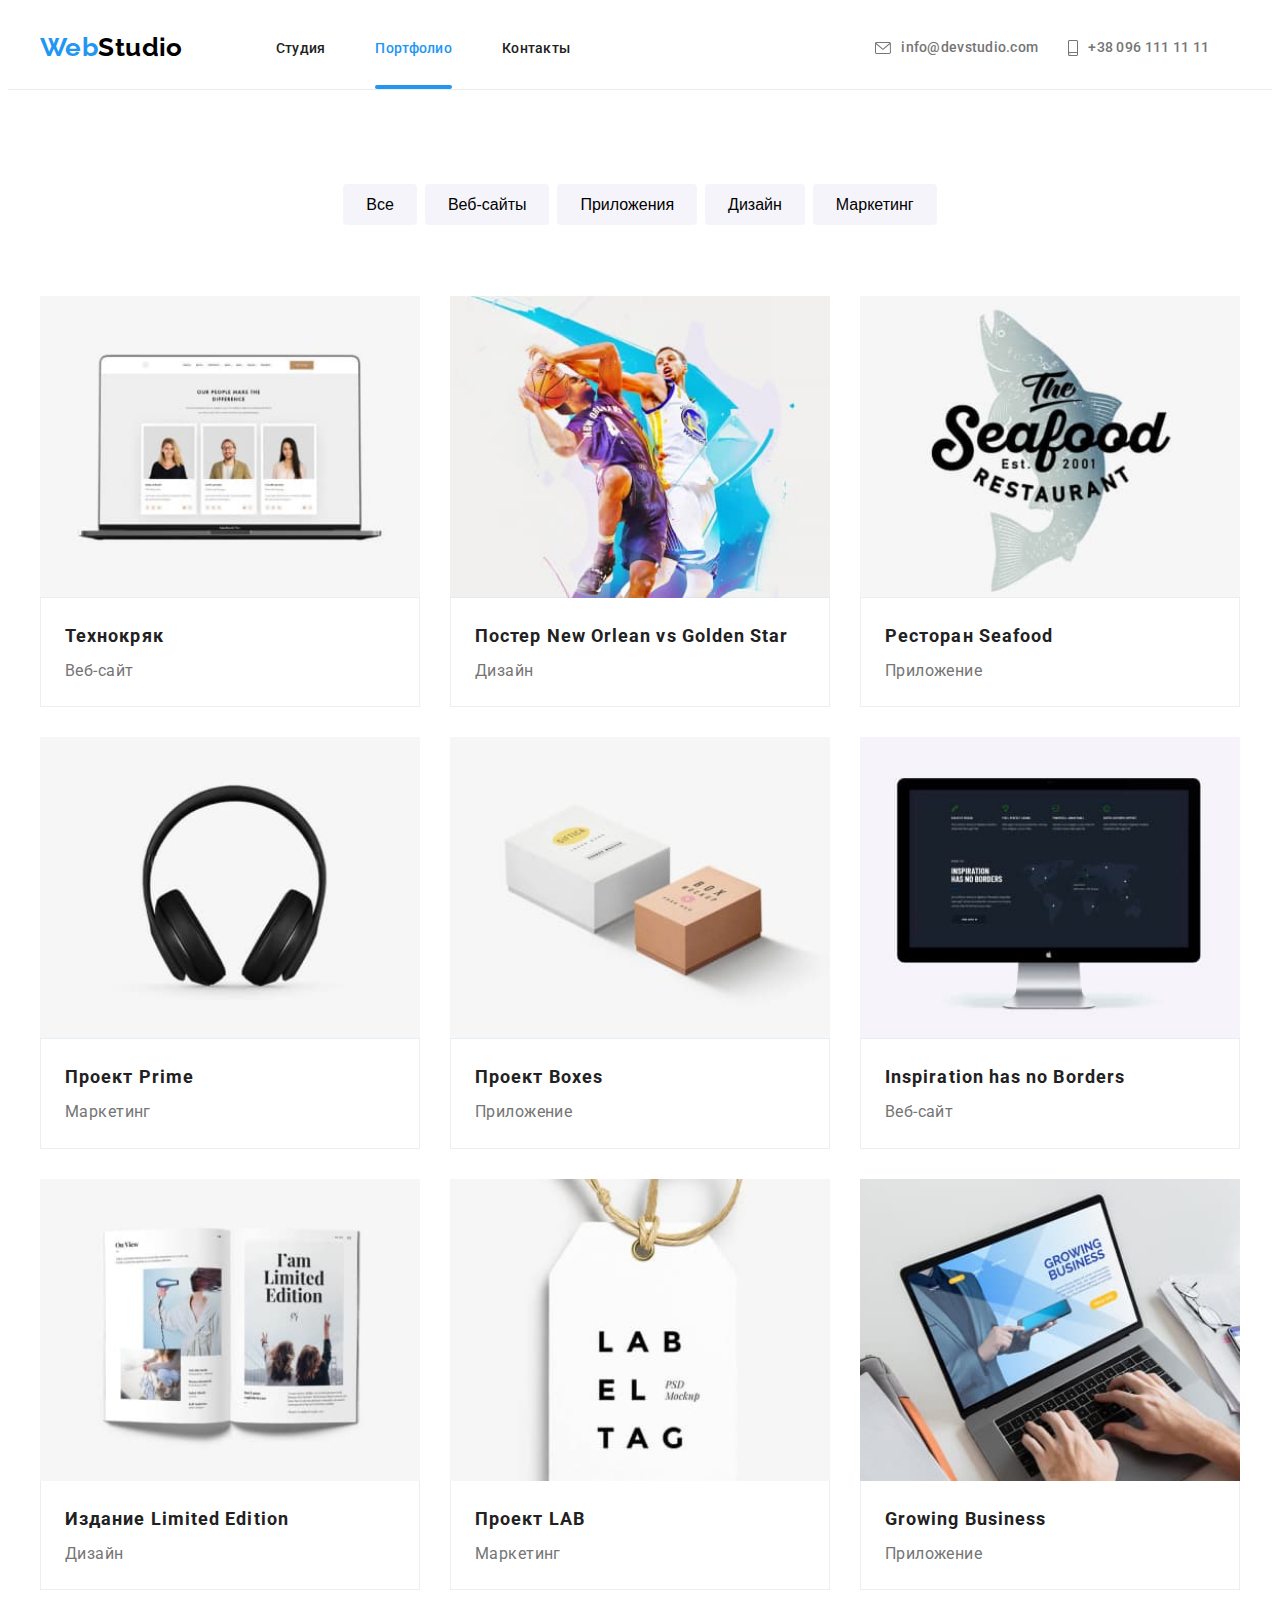
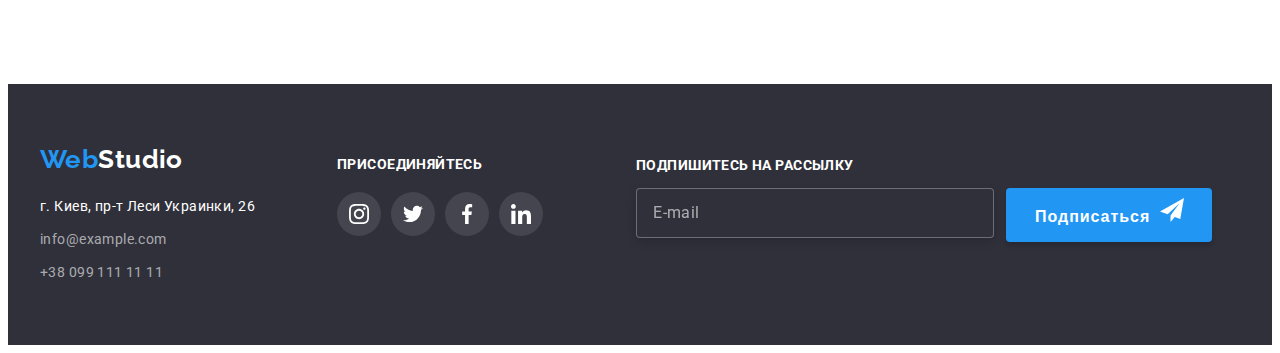
==== commit 5bfb92e7: "added hero pics" ====
--- a/portfolio.html
+++ b/portfolio.html
@@ -63,7 +63,7 @@
                     <div class="portfolio-overlay"><p>Технокряк это современная площадка распространения коронавируса. Компании используют эту платформу для цифрового
                     шпионажа и атак на защищённые сервера конкурентов.</p></div>
                     </div>
-                    <div class="fortfolio-set">
+                    <div class="portfolio-set">
                     <h3 class="portfolio-title">Технокряк</h3>
                     <p class="portfolio-text">Веб-сайт</p>
                     </div>
@@ -77,7 +77,7 @@
                     <p>Технокряк это современная площадка распространения коронавируса. Компании используют эту платформу для цифрового
                         шпионажа и атак на защищённые сервера конкурентов.</p></div>
                 </div>
-                    <div class="fortfolio-set">
+                    <div class="portfolio-set">
                       <h3 class="portfolio-title">Постер New Orlean vs Golden Star</h3>
                       <p class="portfolio-text">Дизайн</p>
                     </div>
@@ -91,7 +91,7 @@
                     <p>Технокряк это современная площадка распространения коронавируса. Компании используют эту платформу для цифрового
                             шпионажа и атак на защищённые сервера конкурентов.</p></div>
                     </div>
-                    <div class="fortfolio-set">
+                    <div class="portfolio-set">
                     <h3 class="portfolio-title">Ресторан Seafood</h3>
                     <p class="portfolio-text">Приложение</p>
                 </div>
@@ -104,7 +104,7 @@
                     <div class="portfolio-overlay">
                     <p>Технокряк это современная площадка распространения коронавируса. Компании используют эту платформу для цифрового шпионажа и атак на защищённые сервера конкурентов.</p></div>
                     </div>
-                    <div class="fortfolio-set">
+                    <div class="portfolio-set">
                     <h3 class="portfolio-title">Проект Prime</h3>
                     <p class="portfolio-text">Маркетинг</p>
                     </div>
@@ -117,7 +117,7 @@
                     <div class="portfolio-overlay"><p>Технокряк это современная площадка распространения коронавируса. Компании используют эту платформу для цифрового
                     шпионажа и атак на защищённые сервера конкурентов.</p></div>
                     </div>
-                    <div class="fortfolio-set">
+                    <div class="portfolio-set">
                     <h3 class="portfolio-title">Проект Boxes</h3>
                     <p class="portfolio-text">Приложение</p>
                     </div>
@@ -130,7 +130,7 @@
                     <div class="portfolio-overlay"><p>Технокряк это современная площадка распространения коронавируса. Компании используют эту платформу для цифрового
                     шпионажа и атак на защищённые сервера конкурентов.</p></div>
                     </div>
-                    <div class="fortfolio-set">
+                    <div class="portfolio-set">
                     <h3 class="portfolio-title">Inspiration has no Borders</h3>
                     <p class="portfolio-text">Веб-сайт</p>
                 </div>
@@ -143,7 +143,7 @@
                     <div class="portfolio-overlay"><p>Технокряк это современная площадка распространения коронавируса. Компании используют эту платформу для цифрового
                     шпионажа и атак на защищённые сервера конкурентов.</p></div>
                     </div>
-                    <div class="fortfolio-set">
+                    <div class="portfolio-set">
                     <h3 class="portfolio-title">Издание Limited Edition</h3>
                     <p class="portfolio-text">Дизайн</p>
                     </div>
@@ -156,7 +156,7 @@
                     <div class="portfolio-overlay"><p>Технокряк это современная площадка распространения коронавируса. Компании используют эту платформу для цифрового
                     шпионажа и атак на защищённые сервера конкурентов.</p></div>
                     </div>
-                    <div class="fortfolio-set">
+                    <div class="portfolio-set">
                     <h3 class="portfolio-title">Проект LAB</h3>
                     <p class="portfolio-text">Маркетинг</p>
                     </div>
@@ -169,7 +169,7 @@
                     <div class="portfolio-overlay"><p>Технокряк это современная площадка распространения коронавируса. Компании используют эту платформу для цифрового
                     шпионажа и атак на защищённые сервера конкурентов.</p></div>
                     </div>
-                    <div class="fortfolio-set">
+                    <div class="portfolio-set">
                     <h3 class="portfolio-title">Growing Business</h3>
                     <p class="portfolio-text">Приложение</p>
                     </div>
--- a/css/main.min.css
+++ b/css/main.min.css
@@ -1,2 +1,2 @@
-a{text-decoration:none;color:inherit}ul{list-style:none;margin:0px;padding:0px}body{font-family:"Roboto", sans-serif;font-weight:400;font-size:14px;letter-spacing:0.03em;background-color:#fff;color:#212121}img{display:block;max-width:100%;height:auto}textarea{resize:none}.advantages{padding:60px 0px 60px}@media screen and (min-width: 1200px){.advantages{padding:94px 0px 94px}}.advantages-section{padding:0px}@media screen and (min-width: 768px){.advantages-section{display:flex;flex-wrap:wrap}}@media screen and (min-width: 1200px){.advantages-section{display:inline-block;display:flex;padding:0px}}@media screen and (max-width: 767px){.advantages-section>.advantages-item:not(:last-child){margin-bottom:30px}}@media screen and (min-width: 768px){.advantages-section>.advantages-item:nth-child(2n+1){margin-right:30px}}@media screen and (min-width: 1200px){.advantages-section>.advantages-item:nth-child(2n+1){margin-right:0px}}@media screen and (min-width: 768px){.advantages-section>.advantages-item:nth-child(-n+2){margin-bottom:30px}}@media screen and (min-width: 1200px){.advantages-section>.advantages-item:nth-child(-n+2){margin-bottom:0px}}@media screen and (min-width: 1200px){.advantages-section>.advantages-item:not(:last-child){margin-right:30px}}@media screen and (min-width: 768px){.advantages-item{width:354px}}@media screen and (min-width: 1200px){.advantages-item{width:270px}}.advantages-icons{width:450px;height:120px;background-color:#f5f4fa;margin-bottom:30px;padding:25px 190px;border-radius:4px}@media screen and (min-width: 768px){.advantages-icons{width:354px;padding:25px 142px;margin-right:0px}}@media screen and (min-width: 1200px){.advantages-icons{display:inline-block;width:270px;padding:25px 100px}}.advantages-title{padding:0px;margin-top:0px;margin-bottom:10px;font-weight:700;font-size:14px;line-height:1.15;text-transform:uppercase;text-align:center}@media screen and (min-width: 768px){.advantages-title{text-align:left}}.advantages-text{padding:0px;margin-top:0px;margin-bottom:0px;line-height:1.72;color:#757575}.visually-hidden{position:absolute;clip:rect 0 0 0 0;width:1px;height:1px;margin:-1px}.form-field{display:flex;flex-direction:column;margin:0px 40px 10px}.form-field label{margin-bottom:4px;font-size:12px;line-height:1.16;letter-spacing:0.01em;color:#757575}.form-field input{height:40px;width:100%;padding-left:30px;border:1px solid rgba(33,33,33,0.2);box-sizing:border-box;border-radius:4px}.form-field textarea{border:1px solid rgba(33,33,33,0.2);box-sizing:border-box;border-radius:4px;padding:12px 0px 0px 15px}textarea::placeholder .form-field{font-family:Roboto;font-style:normal;font-weight:normal;font-size:14px;line-height:16px;letter-spacing:0.01em;color:rgba(117,117,117,0.5)}.backdrop{position:fixed;top:0;left:0;width:100%;height:100%;background-color:rgba(0,0,0,0.2);opacity:1;transition:opacity 250ms cubic-bezier(0.4, 0, 0.2, 1)}.backdrop.is-hidden{opacity:0;pointer-events:none}.backdrop.is-hidden .modal{transform:translate(-50%, -50%) scale(0.9)}.modal{position:absolute;top:50%;left:50%;min-width:450px;min-height:609px;background-color:#fff;border-radius:4px;box-shadow:0px 1px 3px rgba(0,0,0,0.12),0px 1px 1px rgba(0,0,0,0.14),0px 2px 1px rgba(0,0,0,0.2);transform:translate(-50%, -50%) scale(1);transition:transform 250ms cubic-bezier(0.4, 0, 0.2, 1)}@media screen and (min-width: 1200px){.modal{min-width:528px;min-height:581px}}.modal-close{fill:currentColor;transition-property:color;transition:color 250ms cubic-bezier(0.4, 0, 0.2, 1)}.modal-title{margin:40px 40px 12px;font-weight:700;font-size:20px;line-height:1.5;text-align:center;color:#212121}@media screen and (min-width: 1200px){.modal{line-height:1.15;margin:40px 0px 12px}}.policy-line{margin-top:20px;margin-bottom:30px;padding:0px}.policy-label{display:flex;justify-content:center}.policy-text{font-size:12px;line-height:1.16;color:#757575}@media screen and (min-width: 768px){.policy-text{font-size:14px;line-height:1.71}}.policy-link{color:#2196f3;border-bottom:1px solid #2196f3}.old-checkbox{margin-right:9px}.old-checkbox.visually-hidden{position:absolute;clip:rect 0 0 0 0;width:1px;height:1px;margin:-1px}.old-checkbox:checked ~ .checkbox{background-image:url("../images/icon-check.svg");background-size:contain;fill:#fff;background-color:#2196f3;background-origin:border-box;border-color:#2196f3}.checkbox{width:16px;height:15px;border:2px solid #212121;border-radius:3px;margin-right:9px;transition-property:fill, background-color, border-color;transition:fill 250ms cubic-bezier(0.4, 0, 0.2, 1),background-color 250ms cubic-bezier(0.4, 0, 0.2, 1),border-color 250ms cubic-bezier(0.4, 0, 0.2, 1)}.clients-section{padding:60px 0px}@media screen and (min-width: 1200px){.clients-section{padding:94px 0px}}.clients-section-title{margin:0px 0px 30px;font-weight:700;font-size:28px;line-height:1.17;text-align:center}@media screen and (min-width: 1200px){.clients-section-title{margin:0px 0px 50px;font-size:36px;line-height:1.16}}.clients-section-list{display:flex;flex-wrap:wrap;margin-top:-30px;margin-right:-30px}.clients-section-item{margin-top:30px;margin-right:30px;padding:0px;width:calc(100% / 2 - 30px)}@media screen and (min-width: 768px){.clients-section-item{padding:0px;width:calc(100% / 3 - 30px)}}@media screen and (min-width: 1200px){.clients-section-item{padding:0px;display:flex;width:170px}}.clients-section-item>.logo-link:hover,.clients-section-item>.logo-link:focus{border-color:#2196f3;color:#2196f3}.logo-link{display:inline-flex;justify-content:center;align-items:center;width:210px;height:90px;padding:0px;border:1px solid #afb1b8;border-radius:4px;background-color:#fff;color:#afb1b8;transition-property:color, border-color;transition:color 250ms cubic-bezier(0.4, 0, 0.2, 1),border-color 250ms cubic-bezier(0.4, 0, 0.2, 1)}@media screen and (min-width: 768px){.logo-link{width:226px}}@media screen and (min-width: 1200px){.logo-link{width:170px}}.logos{fill:currentColor}.features{padding-bottom:94px}@media screen and (max-width: 1199px){.features{display:none}}.features-title{margin:0px 0px 50px}.features-list{display:inline-block;display:flex;margin-left:0px;margin-right:0px;padding-bottom:0px}.features-list>.features-photos:not(:last-child){margin-right:30px}.features-title{font-weight:700;font-size:28px;line-height:1.18;text-align:center}@media screen and (min-width: 1200px){.features-title{font-size:36px;line-height:1.16}}.features-overlay{position:relative}.features-overlay>.features-info{position:absolute;width:100%;height:70px;bottom:0;left:0;background-color:rgba(47,48,58,0.8)}.features-info{margin:0;padding-top:27px;padding-bottom:27px;align-items:center;text-align:center;font-weight:bold;line-height:1.14;text-transform:uppercase;color:#fff}@media screen and (min-width: 768px){.footer-blocks{display:flex;justify-content:space-between;margin-left:76px;margin-right:89px}}@media screen and (min-width: 1200px){.footer-blocks{display:flex;justify-content:flex-start;margin-left:0px;margin-right:0px}}.footer-join{margin-bottom:60px;text-align:center}@media screen and (min-width: 1200px){.footer-join{display:inline-block;margin:0px 0px 0px 67px}}.join{text-align:center;font-family:inherit;font-weight:700;line-height:16px;text-transform:uppercase;margin:12px 0px 20px 0px;padding:0px;color:#fff}@media screen and (min-width: 1200px){.join{display:block;display:flex;text-align:left}}.footer-links-list{display:flex;justify-content:center;margin-bottom:60px}@media screen and (min-width: 1200px){.footer-links-list{margin-bottom:0px}}.footer-links-list>.footer-items:not(:last-child){margin-right:10px}.social-link{display:inline-flex;justify-content:center;align-items:center;width:44px;height:44px;border-radius:50%;background-color:rgba(255,255,255,0.1);color:#fff;transition-property:background-color;transition:250ms cubic-bezier(0.4, 0, 0.2, 1)}.icons-size{width:20px;height:20px;fill:currentColor}.social-link:hover,.social-link:focus{background-color:#2196f3}@media screen and (min-width: 1200px){.form-field-footer{margin-left:93px}}.subscribe{font-weight:bold;font-size:14px;line-height:1.14;text-transform:uppercase;color:#fff;padding:0px}@media screen and (max-width: 1199px){.subscribe{text-align:center}}@media screen and (min-width: 1200px){.subscribe{display:flex;padding:0px}}@media screen and (max-width: 1199px){.form-button-footer{text-align:center}}@media screen and (min-width: 1200px){.form-button-footer{display:flex;padding:0px}}.form-button-footer input{display:block;margin-bottom:20px;margin-left:auto;margin-right:auto;width:450px;height:50px;outline:none;border:1px solid rgba(255,255,255,0.3);box-sizing:border-box;background-color:#2f303a;color:rgba(255,255,255,0.6);filter:drop-shadow(0px 4px 4px rgba(0,0,0,0.15));border-radius:4px;padding-left:16px}@media screen and (min-width: 1200px){.form-button-footer input{display:flex;width:358px;margin-bottom:0px;margin-right:12px}}.form-button-footer input::placeholder{font-family:Roboto;font-weight:normal;font-size:16px;line-height:1.25;letter-spacing:0.03em;letter-spacing:0.03em;color:rgba(255,255,255,0.6)}.submit-button-footer{padding:10px 28px 10px 29px;box-shadow:0px 4px 4px rgba(0,0,0,0.15);border:none;border-radius:4px;background-color:#2196f3;margin-left:auto;margin-right:auto;font-weight:700;font-size:16px;line-height:1.87;letter-spacing:0.06em;color:#fff;cursor:pointer;display:block;align-items:center;text-align:center}.footer-subscribe-icon{fill:#fff;margin-left:10px;padding:0}.logo-footer{margin:60px 0px 0px 0px;padding:0px}.logo-part-one-footer,.logo-part-two-footer{font-family:"Raleway", sans-serif;font-weight:700;font-size:26px;line-height:1.19;color:#2196f3}.logo-part-two-footer.difference{color:#fff}.footer-nav{padding:0px;margin-right:0}.footer-list{padding:0px;margin-bottom:60px}@media screen and (max-width: 1199px){.footer-list{text-align:center}}@media screen and (min-width: 768px){.footer-list{margin-bottom:0px}}.adress-footer{margin:20px 0px 9px 0px;padding-right:15px}.adress-footer,.contacts-footer{line-height:1.71;font-style:inherit;color:#fff}.adress-bottom{margin:0px 0px 9px 0px;padding:0px}.adress-bottom:last-child{margin-bottom:0px}.contacts-footer.difference{color:rgba(255,255,255,0.6)}.footer{padding-top:60px;padding-bottom:60px;background-color:#2f303a}@media screen and (min-width: 1200px){.footer-set{display:flex}}@media screen and (min-width: 1200px){.footer-blocks{display:flex;align-items:flex-start}}.logo{margin:16px 276px 16px 0px;border:0px}.logo-part-one,.logo-part-one-footer,.logo-part-two{font-family:"Raleway",sans-serif;font-weight:700;font-size:24px;line-height:1.16;color:#2196f3}.logo-part-two.difference{color:#000}@media screen and (min-width: 768px){.logo{margin:26px 88px 26px 0px}}@media screen and (min-width: 1200px){.logo{margin:24px 93px 25px 0px}.logo-part-one,.logo-part-one-footer,.logo-part-two{font-family:"Raleway",sans-serif;font-weight:700;font-size:26px;line-height:1.19;color:#2196f3}.logo-part-two.difference{color:#000}}.header-menu{border:none;outline:none;background-color:transparent;cursor:pointer;margin-left:auto;margin-top:10px;margin-bottom:10px;padding:0px}.header-menu-icon{fill:currentColor}.header-menu-icon:hover,.header-menu-icon:focus{color:#2196f3}@media screen and (min-width: 768px){.header-menu{display:none}}@media screen and (min-width: 1200px){.header-menu{display:none}}.menu-modal.backdrop--hidden{opacity:0;pointer-events:none}.menu-modal{position:absolute;top:0%;left:0%;width:100%;height:796px;padding:40px 48px;background-color:#fff;opacity:1;transition:opacity 250ms cubic-bezier(0.4, 0, 0.2, 1)}.menu-modal-close{width:19px;height:19px;fill:currentColor;transition-property:color;transition:color 250ms cubic-bezier(0.4, 0, 0.2, 1)}.menu-modal-button{display:flex;align-items:center;justify-content:center;position:absolute;margin:0;padding:0;width:30px;height:30px;right:25px;top:20px;border:none;background-color:#fff;cursor:pointer}.menu-modal-button:hover,.menu-modal-button:focus{color:#2196f3}.header-menu-item{font-weight:500;font-size:40px;line-height:1.18;letter-spacing:0.02em}.header-menu-item:not(:last-child){margin-bottom:32px}.header-menu-link.current{color:#2196f3}.header-menu-link:hover,.header-menu-link:focus{color:#2196f3}.header-menu-list{margin-bottom:302px}.header-menu-adress.tel{font-weight:500;font-size:34px;line-height:1.18;letter-spacing:0.02em;color:#2196f3}.header-menu-tel{margin-bottom:32px}.header-menu-adress{margin-bottom:64px}.header-menu-adress.mail{font-weight:500;font-size:24px;line-height:1.17;letter-spacing:0.02em;color:#757575}.header-menu-links{display:flex}.header-menu-links-list{display:flex;position:relative;color:#2196f3}.header-menu-set:not(:last-child){margin-right:10px}.header-menu-set:not(:last-child){border-right:1px solid rgba(33,33,33,0.2);padding-right:10px}.header{position:relative}.header>.container{display:flex;align-items:center}.header-nav{display:flex}.header-site-nav{display:none}@media screen and (min-width: 768px){.header-site-nav{display:flex;justify-content:center;margin:32px 0px}}.header-site-nav>.header-item:not(:last-child){margin-right:50px}@media screen and (min-width: 768px){.header-nav-link{position:relative;font-weight:500;line-height:1.14;letter-spacing:0.02em;color:#212121;transition-property:color;transition:color 250ms cubic-bezier(0.4, 0, 0.2, 1)}}@media screen and (min-width: 768px){.header-nav-link:hover,.header-nav-link:focus{color:#2196f3}}@media screen and (min-width: 1200px){.header-nav-link:hover,.header-nav-link:focus{color:#2196f3}}@media screen and (min-width: 768px){.header-nav-link.current{color:#2196f3}}@media screen and (min-width: 768px){.header-nav-link.current::after{content:"";display:block;position:absolute;padding:0;margin-top:28.5px;width:100%;height:4px;background-color:#2196f3;border-radius:2px}}.adress-container{display:none}@media screen and (min-width: 768px){.adress-container{display:flex;flex-direction:column;margin:21px 0px 21px 84px;padding:0px}}@media screen and (min-width: 1200px){.adress-container{display:flex;flex-direction:row;margin:32px 0px 32px 305px;padding:0px}}@media screen and (min-width: 768px){.icon-envelope,.icon-smartphone{margin:0px 8px 0px 0px;fill:currentColor}}@media screen and (min-width: 1200px){.icon-envelope,.icon-smartphone{margin:0px 10px 0px 0px}}@media screen and (min-width: 1200px){.icon-envelope-desktop{width:16px;height:12px}}@media screen and (min-width: 1200px){.icon-smartphone-desktop{width:10px;height:16px}}@media screen and (min-width: 768px){.adress{display:flex;align-items:center;font-weight:500;font-size:12px;line-height:1.16;letter-spacing:0.02em;color:#757575;transition-property:color;transition:color 250ms cubic-bezier(0.4, 0, 0.2, 1)}}@media screen and (min-width: 1200px){.adress{display:flex;align-items:center;justify-content:center;font-size:14px;line-height:1.14;letter-spacing:0.02em}}@media screen and (min-width: 768px){.adress.difference:hover,.adress.difference:focus{color:#2196f3}}@media screen and (min-width: 1200px){.adress.difference:hover,.adress.difference:focus{color:#2196f3}}@media screen and (min-width: 768px){.adress.difference{color:#757575}}@media screen and (min-width: 768px){.adress-container>.adress:not(:last-child){margin-bottom:10px;padding:0px}}@media screen and (min-width: 1200px){.adress-container>.adress:not(:last-child){margin-right:30px;margin-bottom:0px;padding:0px}}.hero{padding-top:118px;padding-bottom:118px;height:400px;margin-left:auto;margin-right:auto;background-color:#c4c4c4;background-image:linear-gradient(to right, rgba(47,48,58,0.4), rgba(47,48,58,0.4)),url(../images/hero.jpg);background-repeat:no-repeat;background-position:cover}@media screen and (min-width: 1200px){.hero{padding-top:200px;padding-bottom:200px;height:600px;max-width:1600px}}.hero-title{margin-top:0px;margin-bottom:30px;margin-left:auto;margin-right:auto;font-weight:900;font-size:26px;line-height:1.61;text-align:center;letter-spacing:0.06em;text-transform:uppercase;color:#fff}@media screen and (min-width: 768px){.hero-title{margin:0px 204px 30px}}@media screen and (min-width: 1200px){.hero-title{margin:0px 250px 30px;font-size:44px;line-height:1.36}}.hero-button{display:inline-block;display:flex;padding:10px 32px;border:none;border-radius:4px;margin-left:auto;margin-right:auto;margin-top:0px;font:inherit;cursor:pointer;font-weight:700;font-size:16px;line-height:1.88;align-items:center;text-align:center;letter-spacing:0.06em;color:#fff;background-color:#2196f3}.container{width:100%;margin-left:auto;margin-right:auto;padding-left:15px;padding-right:15px}@media screen and (min-width: 480px){.container{width:480px}}@media screen and (min-width: 768px){.container{width:768px}}@media screen and (min-width: 1200px){.container{width:1200px}}.submit-button{display:flex;margin-left:auto;margin-right:auto;margin-top:30px;margin-bottom:40px;padding:10px 55px;border:none;border-radius:4px;font:inherit;font-weight:700;font-size:16px;line-height:1.88;align-items:center;text-align:center;letter-spacing:0.06em;color:#fff;background-color:#2196f3;box-shadow:0px 4px 4px rgba(0,0,0,0.15);cursor:pointer}.modal-button{display:flex;align-items:center;justify-content:center;position:absolute;margin:0;padding:0;width:30px;height:30px;right:8px;top:8px;border:1px solid rgba(0,0,0,0.1);background-color:#fff;border-radius:50%;cursor:pointer}.modal-button:hover,.modal-button:focus{color:#2196f3}.input-field{position:relative}.input-field-icon{position:absolute;left:12px;top:50%;transform:translateY(-50%);color:#212121;transition-property:fill;transition:fill 250ms cubic-bezier(0.4, 0, 0.2, 1)}.form-field-input{transition-property:border-color, outline;transition:border-color 250ms cubic-bezier(0.4, 0, 0.2, 1),outline 250ms cubic-bezier(0.4, 0, 0.2, 1)}.form-field-input:hover,.form-field-input:focus{outline:none;border-color:#2196f3;cursor:pointer}.form-field-input:hover+.input-field-icon,.form-field-input:focus+.input-field-icon{fill:#2196f3}.buttons-container{display:flex}@media screen and (min-width: 768px){.buttons-container{margin-bottom:30px}}@media screen and (min-width: 1200px){.buttons-container{margin-bottom:56px}}.buttons>.item:not(:last-child){margin-right:8px}.buttons>.item:nth-child(-n+3){margin-bottom:15px}.buttons{display:flex;flex-wrap:wrap;margin-bottom:10px}@media screen and (min-width: 768px){.buttons{display:flex;margin:0px;margin-left:auto;margin-right:auto;padding:0px}}.button-portfolio{border:1px solid transparent;border-radius:4px;cursor:pointer;padding:6px 22px;font-weight:500;font-size:16px;line-height:1.7;text-align:center;background-color:#f5f4fa;transition-property:color, background-color, box-shadow;transition:color 250ms cubic-bezier(0.4, 0, 0.2, 1),background-color 250ms cubic-bezier(0.4, 0, 0.2, 1),box-shadow 250ms cubic-bezier(0.4, 0, 0.2, 1)}.button-portfolio:hover,.button-portfolio:focus{background-color:#2196f3;color:#fff;box-shadow:0px 3px 1px rgba(0,0,0,0.1),0px 1px 2px rgba(0,0,0,0.08),0px 2px 2px rgba(0,0,0,0.12)}.header-portfolio{border-bottom:1px solid;color:#ececec}.portfolio{padding-top:60px;padding-bottom:60px}@media screen and (min-width: 1200px){.portfolio{padding-top:94px;padding-bottom:94px}}.portfolio-photos{margin-top:30px}@media screen and (min-width: 1200px){.portfolio-photos{display:flex;flex-wrap:wrap}}.portfolio-list{width:100%;transition-property:filter}.portfolio-link{transition-property:filter;transition:filter 250ms cubic-bezier(0.4, 0, 0.2, 1)}.portfolio-link:focus,.portfolio-list:hover{filter:drop-shadow(0px 4px 4px rgba(0,0,0,0.25))}@media screen and (max-width: 767px){.portfolio-photos>.portfolio-list:not(:last-child){margin-bottom:30px}}@media screen and (min-width: 768px){.portfolio-photos{display:flex;flex-wrap:wrap;margin-top:-30px;margin-right:-30px}}@media screen and (min-width: 1200px){.portfolio-photos{display:flex;flex-wrap:wrap;margin-top:-30px;margin-right:-30px}}@media screen and (min-width: 768px){.portfolio-list{margin-top:30px;margin-right:30px;width:calc(100% / 2 - 30px)}}@media screen and (min-width: 1200px){.portfolio-list{margin-top:30px;margin-right:30px;width:calc(100% / 3 - 30px)}}.portfolio-set{width:100%;background-color:#fff;margin:0px;padding:20px 24px;background:#ffffff;border:1px solid #eeeeee;border-top:none;box-sizing:border-box}.portfolio-title{margin:0px 0px 2px 0px;font-weight:700;font-size:18px;line-height:2;letter-spacing:0.06em}.portfolio-text{margin:0px;font-size:16px;line-height:1.9;color:#757575}.portfolio-info{position:relative;overflow:hidden}.portfolio-overlay{position:absolute;top:0;left:0;width:100%;height:100%;background-color:rgba(33,150,243,0.9);transition-property:transform;transition:transform 250ms cubic-bezier(0.4, 0, 0.2, 1);transform:translateY(100%)}.portfolio-list:hover .portfolio-overlay,.portfolio-link:focus .portfolio-overlay{transform:translateY(0)}.portfolio-overlay>p{font-family:inherit;font-size:18px;line-height:1.55;color:#fff;padding:63px 24px;margin:0}.social-list{display:flex;justify-content:center;align-items:center;margin:16px 32px 0px}.social-list>.social-items:not(:last-child){margin-right:10px}.social-links{display:inline-flex;justify-content:center;align-items:center;width:44px;height:44px;border-radius:50%;color:#afb1b8;transition-property:color, background-color;transition:color 250ms cubic-bezier(0.4, 0, 0.2, 1),background-color 250ms cubic-bezier(0.4, 0, 0.2, 1)}.icon-size{width:20px;height:20px;fill:currentColor}.social-links:hover,.social-links:focus{background-color:#2196f3;color:#fff}.team{padding-top:60px;padding-bottom:60px;background-color:#f5f4fa}@media screen and (min-width: 1200px){.team{padding-top:94px;padding-bottom:94px}}.team-title{margin-top:0px;margin-bottom:30px;text-align:center;font-weight:700;font-size:28px;line-height:1.18}@media screen and (min-width: 1200px){.team-title{margin-bottom:50px;font-size:36px;line-height:1.16}}.team-photos{box-shadow:0px 1px 3px rgba(0,0,0,0.12),0px 1px 1px rgba(0,0,0,0.14),0px 2px 1px rgba(0,0,0,0.2);border-radius:0px 0px 4px 4px}.team-names{text-align:center;margin:0px 0px 10px 0px;font-weight:500;font-size:16px;line-height:1.19}@media screen and (max-width: 767px){.team-list>.team-photos:not(:first-child){margin-top:30px}}.caption{width:450;background-color:#fff;margin:0px;padding-top:30px;padding-bottom:24px;border:none;border-radius:0px 0px 4px 4px}.position{margin:0px;font-size:16px;line-height:1.19;text-align:center;color:#757575}@media screen and (min-width: 768px){.team-list{display:flex;flex-wrap:wrap;margin-right:-30px}}@media screen and (min-width: 1200px){.team-list{display:flex}}@media screen and (min-width: 768px){.team-photos{width:calc(100% / 2 - 30px);margin-right:30px;width:354px}}@media screen and (max-width: 1199px){.team-photos:nth-child(-n+2){margin-bottom:30px}}@media screen and (min-width: 1200px){.team-photos{width:270px}}@media screen and (min-width: 1200px){.team-photos:not(:last-child){margin-right:30px}}
+a{text-decoration:none;color:inherit}ul{list-style:none;margin:0px;padding:0px}body{font-family:"Roboto", sans-serif;font-weight:400;font-size:14px;letter-spacing:0.03em;background-color:#fff;color:#212121}img{display:block;max-width:100%;height:auto}textarea{resize:none}.advantages{padding:60px 0px 60px}@media screen and (min-width: 1200px){.advantages{padding:94px 0px 94px}}.advantages-section{padding:0px}@media screen and (min-width: 768px){.advantages-section{display:flex;flex-wrap:wrap;margin-right:-30px}}@media screen and (min-width: 1200px){.advantages-section{display:inline-block;display:flex;padding:0px}}@media screen and (min-width: 768px){.advantages-item{width:calc(100% / 2 - 30px);margin-right:30px;width:354px}}@media screen and (max-width: 1199px){.advantages-item:nth-child(-n+2){margin-bottom:30px}}@media screen and (min-width: 1200px){.advantages-item{width:270px}}@media screen and (min-width: 1200px){.advantages-item:not(:last-child){margin-right:30px}}.advantages-icons{width:450px;height:120px;background-color:#f5f4fa;margin-bottom:30px;padding:25px 190px;border-radius:4px}@media screen and (min-width: 768px){.advantages-icons{width:354px;padding:25px 142px;margin-right:0px}}@media screen and (min-width: 1200px){.advantages-icons{display:inline-block;width:270px;padding:25px 100px}}.advantages-title{padding:0px;margin-top:0px;margin-bottom:10px;font-weight:700;font-size:14px;line-height:1.15;text-transform:uppercase;text-align:center}@media screen and (min-width: 768px){.advantages-title{text-align:left}}.advantages-text{padding:0px;margin-top:0px;margin-bottom:0px;line-height:1.72;color:#757575}.visually-hidden{position:absolute;clip:rect 0 0 0 0;width:1px;height:1px;margin:-1px}.form-field{display:flex;flex-direction:column;margin:0px 40px 10px}.form-field label{margin-bottom:4px;font-size:12px;line-height:1.16;letter-spacing:0.01em;color:#757575}.form-field input{height:40px;width:100%;padding-left:30px;border:1px solid rgba(33,33,33,0.2);box-sizing:border-box;border-radius:4px}.form-field textarea{border:1px solid rgba(33,33,33,0.2);box-sizing:border-box;border-radius:4px;padding:12px 0px 0px 15px}textarea::placeholder .form-field{font-family:Roboto;font-style:normal;font-weight:normal;font-size:14px;line-height:16px;letter-spacing:0.01em;color:rgba(117,117,117,0.5)}.backdrop{position:fixed;top:0;left:0;width:100%;height:100%;background-color:rgba(0,0,0,0.2);opacity:1;transition:opacity 250ms cubic-bezier(0.4, 0, 0.2, 1)}.backdrop.is-hidden{opacity:0;pointer-events:none}.backdrop.is-hidden .modal{transform:translate(-50%, -50%) scale(0.9)}.modal{position:absolute;top:50%;left:50%;min-width:450px;min-height:609px;background-color:#fff;border-radius:4px;box-shadow:0px 1px 3px rgba(0,0,0,0.12),0px 1px 1px rgba(0,0,0,0.14),0px 2px 1px rgba(0,0,0,0.2);transform:translate(-50%, -50%) scale(1);transition:transform 250ms cubic-bezier(0.4, 0, 0.2, 1)}@media screen and (min-width: 1200px){.modal{min-width:528px;min-height:581px}}.modal-close{fill:currentColor;transition-property:color;transition:color 250ms cubic-bezier(0.4, 0, 0.2, 1)}.modal-title{margin:40px 40px 12px;font-weight:700;font-size:20px;line-height:1.5;text-align:center;color:#212121}@media screen and (min-width: 1200px){.modal{line-height:1.15;margin:40px 0px 12px}}.policy-line{margin-top:20px;margin-bottom:30px;padding:0px;display:flex;justify-content:center;align-items:center}.policy-label{display:flex;justify-content:center;align-items:center}.policy-text{font-size:12px;line-height:1.16;color:#757575}@media screen and (min-width: 768px){.policy-text{font-size:14px;line-height:1.71}}.policy-link{color:#2196f3;border-bottom:1px solid #2196f3}.old-checkbox{margin-right:9px}.old-checkbox.visually-hidden{position:absolute;clip:rect 0 0 0 0;width:1px;height:1px;margin:-1px}.old-checkbox:checked ~ .checkbox{background-image:url("../images/icon-check.svg");background-size:contain;fill:#fff;background-color:#2196f3;background-origin:border-box;border-color:#2196f3}.checkbox{width:16px;height:15px;border:2px solid #212121;border-radius:3px;margin-right:9px;transition-property:fill, background-color, border-color;transition:fill 250ms cubic-bezier(0.4, 0, 0.2, 1),background-color 250ms cubic-bezier(0.4, 0, 0.2, 1),border-color 250ms cubic-bezier(0.4, 0, 0.2, 1)}.clients-section{padding:60px 0px}@media screen and (min-width: 1200px){.clients-section{padding:94px 0px}}.clients-section-title{margin:0px 0px 30px;font-weight:700;font-size:28px;line-height:1.17;text-align:center}@media screen and (min-width: 1200px){.clients-section-title{margin:0px 0px 50px;font-size:36px;line-height:1.16}}.clients-section-list{display:flex;flex-wrap:wrap;margin-top:-30px;margin-right:-30px}.clients-section-item{margin-top:30px;margin-right:30px;padding:0px;width:calc(100% / 2 - 30px)}@media screen and (min-width: 768px){.clients-section-item{padding:0px;width:calc(100% / 3 - 30px)}}@media screen and (min-width: 1200px){.clients-section-item{padding:0px;display:flex;width:170px}}.clients-section-item>.logo-link:hover,.clients-section-item>.logo-link:focus{border-color:#2196f3;color:#2196f3}.logo-link{display:inline-flex;justify-content:center;align-items:center;width:210px;height:90px;padding:0px;border:1px solid #afb1b8;border-radius:4px;background-color:#fff;color:#afb1b8;transition-property:color, border-color;transition:color 250ms cubic-bezier(0.4, 0, 0.2, 1),border-color 250ms cubic-bezier(0.4, 0, 0.2, 1)}@media screen and (min-width: 768px){.logo-link{width:226px}}@media screen and (min-width: 1200px){.logo-link{width:170px}}.logos{fill:currentColor}.features{padding-bottom:94px}@media screen and (max-width: 1199px){.features{display:none}}.features-title{margin:0px 0px 50px}.features-list{display:inline-block;display:flex;margin-left:0px;margin-right:0px;padding-bottom:0px}.features-list>.features-photos:not(:last-child){margin-right:30px}.features-title{font-weight:700;font-size:28px;line-height:1.18;text-align:center}@media screen and (min-width: 1200px){.features-title{font-size:36px;line-height:1.16}}.features-overlay{position:relative}.features-overlay>.features-info{position:absolute;width:100%;height:70px;bottom:0;left:0;background-color:rgba(47,48,58,0.8)}.features-info{margin:0;padding-top:27px;padding-bottom:27px;align-items:center;text-align:center;font-weight:bold;line-height:1.14;text-transform:uppercase;color:#fff}@media screen and (min-width: 768px){.footer-blocks{display:flex;justify-content:space-between;margin-left:76px;margin-right:89px}}@media screen and (min-width: 1200px){.footer-blocks{display:flex;justify-content:flex-start;margin-left:0px;margin-right:0px}}.footer-join{margin-bottom:60px;text-align:center}@media screen and (min-width: 1200px){.footer-join{display:inline-block;margin:0px 0px 0px 67px}}.join{text-align:center;font-family:inherit;font-weight:700;line-height:16px;text-transform:uppercase;margin:12px 0px 20px 0px;padding:0px;color:#fff}@media screen and (min-width: 1200px){.join{display:block;display:flex;text-align:left}}.footer-links-list{display:flex;justify-content:center;margin-bottom:60px}@media screen and (min-width: 1200px){.footer-links-list{margin-bottom:0px}}.footer-links-list>.footer-items:not(:last-child){margin-right:10px}.social-link{display:inline-flex;justify-content:center;align-items:center;width:44px;height:44px;border-radius:50%;background-color:rgba(255,255,255,0.1);color:#fff;transition-property:background-color;transition:250ms cubic-bezier(0.4, 0, 0.2, 1)}.icons-size{width:20px;height:20px;fill:currentColor}.social-link:hover,.social-link:focus{background-color:#2196f3}@media screen and (min-width: 1200px){.form-field-footer{margin-left:93px}}.subscribe{font-weight:bold;font-size:14px;line-height:1.14;text-transform:uppercase;color:#fff;padding:0px}@media screen and (max-width: 1199px){.subscribe{text-align:center}}@media screen and (min-width: 1200px){.subscribe{display:flex;padding:0px}}@media screen and (max-width: 1199px){.form-button-footer{text-align:center}}@media screen and (min-width: 1200px){.form-button-footer{display:flex;padding:0px}}.form-button-footer input{display:block;margin-bottom:20px;margin-left:auto;margin-right:auto;width:450px;height:50px;outline:none;border:1px solid rgba(255,255,255,0.3);box-sizing:border-box;background-color:#2f303a;color:rgba(255,255,255,0.6);filter:drop-shadow(0px 4px 4px rgba(0,0,0,0.15));border-radius:4px;padding-left:16px}@media screen and (min-width: 1200px){.form-button-footer input{display:flex;width:358px;margin-bottom:0px;margin-right:12px}}.form-button-footer input::placeholder{font-family:Roboto;font-weight:normal;font-size:16px;line-height:1.25;letter-spacing:0.03em;letter-spacing:0.03em;color:rgba(255,255,255,0.6)}.submit-button-footer{padding:10px 28px 10px 29px;box-shadow:0px 4px 4px rgba(0,0,0,0.15);border:none;border-radius:4px;background-color:#2196f3;margin-left:auto;margin-right:auto;font-weight:700;font-size:16px;line-height:1.87;letter-spacing:0.06em;color:#fff;cursor:pointer;display:block;align-items:center;text-align:center}.footer-subscribe-icon{fill:#fff;margin-left:10px;padding:0}.logo-footer{margin:60px 0px 0px 0px;padding:0px}.logo-part-one-footer,.logo-part-two-footer{font-family:"Raleway", sans-serif;font-weight:700;font-size:26px;line-height:1.19;color:#2196f3}.logo-part-two-footer.difference{color:#fff}.footer-nav{padding:0px;margin-right:0}.footer-list{padding:0px;margin-bottom:60px}@media screen and (max-width: 1199px){.footer-list{text-align:center}}@media screen and (min-width: 768px){.footer-list{margin-bottom:0px}}.adress-footer{margin:20px 0px 9px 0px;padding-right:15px}.adress-footer,.contacts-footer{line-height:1.71;font-style:inherit;color:#fff}.adress-bottom{margin:0px 0px 9px 0px;padding:0px}.adress-bottom:last-child{margin-bottom:0px}.contacts-footer.difference{color:rgba(255,255,255,0.6)}.footer{padding-top:60px;padding-bottom:60px;background-color:#2f303a}@media screen and (min-width: 1200px){.footer-set{display:flex}}@media screen and (min-width: 1200px){.footer-blocks{display:flex;align-items:flex-start}}.logo{margin:16px 276px 16px 0px;border:0px}.logo-part-one,.logo-part-one-footer,.logo-part-two{font-family:"Raleway",sans-serif;font-weight:700;font-size:24px;line-height:1.16;color:#2196f3}.logo-part-two.difference{color:#000}@media screen and (min-width: 768px){.logo{margin:26px 88px 26px 0px}}@media screen and (min-width: 1200px){.logo{margin:24px 93px 25px 0px}.logo-part-one,.logo-part-one-footer,.logo-part-two{font-family:"Raleway",sans-serif;font-weight:700;font-size:26px;line-height:1.19;color:#2196f3}.logo-part-two.difference{color:#000}}.header-menu{border:none;outline:none;background-color:transparent;cursor:pointer;margin-left:auto;margin-top:10px;margin-bottom:10px;padding:0px}.header-menu-icon{fill:currentColor}.header-menu-icon:hover,.header-menu-icon:focus{color:#2196f3}@media screen and (min-width: 768px){.header-menu{display:none}}@media screen and (min-width: 1200px){.header-menu{display:none}}.menu-modal.backdrop--hidden{opacity:0;pointer-events:none}.menu-modal{position:absolute;top:0%;left:0%;width:100%;height:796px;padding:40px 48px;background-color:#fff;opacity:1;transition:opacity 250ms cubic-bezier(0.4, 0, 0.2, 1)}.menu-modal-close{width:19px;height:19px;fill:currentColor;transition-property:color;transition:color 250ms cubic-bezier(0.4, 0, 0.2, 1)}.menu-modal-button{display:flex;align-items:center;justify-content:center;position:absolute;margin:0;padding:0;width:30px;height:30px;right:25px;top:20px;border:none;background-color:#fff;cursor:pointer}.menu-modal-button:hover,.menu-modal-button:focus{color:#2196f3}.header-menu-item{font-weight:500;font-size:40px;line-height:1.18;letter-spacing:0.02em}.header-menu-item:not(:last-child){margin-bottom:32px}.header-menu-link.current{color:#2196f3}.header-menu-link:hover,.header-menu-link:focus{color:#2196f3}.header-menu-list{margin-bottom:302px}.header-menu-adress.tel{font-weight:500;font-size:34px;line-height:1.18;letter-spacing:0.02em;color:#2196f3}.header-menu-tel{margin-bottom:32px}.header-menu-adress{margin-bottom:64px}.header-menu-adress.mail{font-weight:500;font-size:24px;line-height:1.17;letter-spacing:0.02em;color:#757575}.header-menu-links{display:flex}.header-menu-links-list{display:flex;position:relative;color:#2196f3}.header-menu-set:not(:last-child){margin-right:10px}.header-menu-set:not(:last-child){border-right:1px solid rgba(33,33,33,0.2);padding-right:10px}.header{position:relative}.header>.container{display:flex;align-items:center}.header-nav{display:flex}.header-site-nav{display:none}@media screen and (min-width: 768px){.header-site-nav{display:flex;justify-content:center;margin:32px 0px}}.header-site-nav>.header-item:not(:last-child){margin-right:50px}@media screen and (min-width: 768px){.header-nav-link{position:relative;font-weight:500;line-height:1.14;letter-spacing:0.02em;color:#212121;transition-property:color;transition:color 250ms cubic-bezier(0.4, 0, 0.2, 1)}}@media screen and (min-width: 768px){.header-nav-link:hover,.header-nav-link:focus{color:#2196f3}}@media screen and (min-width: 1200px){.header-nav-link:hover,.header-nav-link:focus{color:#2196f3}}@media screen and (min-width: 768px){.header-nav-link.current{color:#2196f3}}@media screen and (min-width: 768px){.header-nav-link.current::after{content:"";display:block;position:absolute;padding:0;margin-top:28.5px;width:100%;height:4px;background-color:#2196f3;border-radius:2px}}.adress-container{display:none}@media screen and (min-width: 768px){.adress-container{display:flex;flex-direction:column;margin:21px 0px 21px 84px;padding:0px}}@media screen and (min-width: 1200px){.adress-container{display:flex;flex-direction:row;margin:32px 0px 32px 305px;padding:0px}}@media screen and (min-width: 768px){.icon-envelope,.icon-smartphone{margin:0px 8px 0px 0px;fill:currentColor}}@media screen and (min-width: 1200px){.icon-envelope,.icon-smartphone{margin:0px 10px 0px 0px}}@media screen and (min-width: 1200px){.icon-envelope-desktop{width:16px;height:12px}}@media screen and (min-width: 1200px){.icon-smartphone-desktop{width:10px;height:16px}}@media screen and (min-width: 768px){.adress{display:flex;align-items:center;font-weight:500;font-size:12px;line-height:1.16;letter-spacing:0.02em;color:#757575;transition-property:color;transition:color 250ms cubic-bezier(0.4, 0, 0.2, 1)}}@media screen and (min-width: 1200px){.adress{display:flex;align-items:center;justify-content:center;font-size:14px;line-height:1.14;letter-spacing:0.02em}}@media screen and (min-width: 768px){.adress.difference:hover,.adress.difference:focus{color:#2196f3}}@media screen and (min-width: 1200px){.adress.difference:hover,.adress.difference:focus{color:#2196f3}}@media screen and (min-width: 768px){.adress.difference{color:#757575}}@media screen and (min-width: 768px){.adress-container>.adress:not(:last-child){margin-bottom:10px;padding:0px}}@media screen and (min-width: 1200px){.adress-container>.adress:not(:last-child){margin-right:30px;margin-bottom:0px;padding:0px}}.hero{padding-top:118px;padding-bottom:118px;height:400px;margin-left:auto;margin-right:auto;background-color:#c4c4c4;background-image:linear-gradient(to right, rgba(47,48,58,0.4), rgba(47,48,58,0.4)),url("../images/hero/hero-1.jpg");background-repeat:no-repeat;background-position:center;background-size:cover;width:100%;height:auto}@media (min-resolution: 2dppx){.hero{background-image:linear-gradient(to right, rgba(47,48,58,0.4), rgba(47,48,58,0.4)),url("../images/hero/hero@2x.jpg");background-repeat:no-repeat;background-position:center;background-size:cover}}@media (min-width: 768px){.hero{background-image:linear-gradient(to right, rgba(47,48,58,0.4), rgba(47,48,58,0.4)),url("../images/hero/hero-tablet.jpg");background-repeat:no-repeat;background-position:center;background-size:cover}}@media (min-resolution: 2dppx){.hero{background-image:linear-gradient(to right, rgba(47,48,58,0.4), rgba(47,48,58,0.4)),url("../images/hero/hero-tablet@2x.jpg");background-repeat:no-repeat;background-position:center;background-size:cover}}@media (min-width: 1200px){.hero{background-image:linear-gradient(to right, rgba(47,48,58,0.4), rgba(47,48,58,0.4)),url("../images/hero/hero-desktop.jpg");background-repeat:no-repeat;background-position:center;background-size:cover}}@media (min-resolution: 2dppx){.hero{background-image:linear-gradient(to right, rgba(47,48,58,0.4), rgba(47,48,58,0.4)),url("../images/hero/hero-desktop@2x.jpg");background-repeat:no-repeat;background-position:center;background-size:cover}}@media screen and (min-width: 1200px){.hero{padding-top:200px;padding-bottom:200px;height:600px;max-width:1600px}}.hero-title{margin-top:0px;margin-bottom:30px;margin-left:auto;margin-right:auto;font-weight:900;font-size:26px;line-height:1.61;text-align:center;letter-spacing:0.06em;text-transform:uppercase;color:#fff}@media screen and (min-width: 768px){.hero-title{margin:0px 204px 30px}}@media screen and (min-width: 1200px){.hero-title{margin:0px 250px 30px;font-size:44px;line-height:1.36}}.hero-button{display:inline-block;display:flex;padding:10px 32px;border:none;border-radius:4px;margin-left:auto;margin-right:auto;margin-top:0px;font:inherit;cursor:pointer;font-weight:700;font-size:16px;line-height:1.88;align-items:center;text-align:center;letter-spacing:0.06em;color:#fff;background-color:#2196f3}.container{width:100%;margin-left:auto;margin-right:auto;padding-left:15px;padding-right:15px}@media screen and (min-width: 480px){.container{width:480px}}@media screen and (min-width: 768px){.container{width:768px}}@media screen and (min-width: 1200px){.container{width:1200px}}.submit-button{display:flex;margin-left:auto;margin-right:auto;margin-top:30px;margin-bottom:40px;padding:10px 55px;border:none;border-radius:4px;font:inherit;font-weight:700;font-size:16px;line-height:1.88;align-items:center;text-align:center;letter-spacing:0.06em;color:#fff;background-color:#2196f3;box-shadow:0px 4px 4px rgba(0,0,0,0.15);cursor:pointer}.modal-button{display:flex;align-items:center;justify-content:center;position:absolute;margin:0;padding:0;width:30px;height:30px;right:8px;top:8px;border:1px solid rgba(0,0,0,0.1);background-color:#fff;border-radius:50%;cursor:pointer}.modal-button:hover,.modal-button:focus{color:#2196f3}.input-field{position:relative}.input-field-icon{position:absolute;left:12px;top:50%;transform:translateY(-50%);color:#212121;transition-property:fill;transition:fill 250ms cubic-bezier(0.4, 0, 0.2, 1)}.form-field-input{transition-property:border-color, outline;transition:border-color 250ms cubic-bezier(0.4, 0, 0.2, 1),outline 250ms cubic-bezier(0.4, 0, 0.2, 1)}.form-field-input:hover,.form-field-input:focus{outline:none;border-color:#2196f3;cursor:pointer}.form-field-input:hover+.input-field-icon,.form-field-input:focus+.input-field-icon{fill:#2196f3}.buttons-container{display:flex}@media screen and (min-width: 768px){.buttons-container{margin-bottom:30px}}@media screen and (min-width: 1200px){.buttons-container{margin-bottom:56px}}.buttons>.item:not(:last-child){margin-right:8px}.buttons>.item:nth-child(-n+3){margin-bottom:15px}.buttons{display:flex;flex-wrap:wrap;margin-bottom:10px}@media screen and (min-width: 768px){.buttons{display:flex;margin:0px;margin-left:auto;margin-right:auto;padding:0px}}.button-portfolio{border:1px solid transparent;border-radius:4px;cursor:pointer;padding:6px 22px;font-weight:500;font-size:16px;line-height:1.7;text-align:center;background-color:#f5f4fa;transition-property:color, background-color, box-shadow;transition:color 250ms cubic-bezier(0.4, 0, 0.2, 1),background-color 250ms cubic-bezier(0.4, 0, 0.2, 1),box-shadow 250ms cubic-bezier(0.4, 0, 0.2, 1)}.button-portfolio:hover,.button-portfolio:focus{background-color:#2196f3;color:#fff;box-shadow:0px 3px 1px rgba(0,0,0,0.1),0px 1px 2px rgba(0,0,0,0.08),0px 2px 2px rgba(0,0,0,0.12)}.header-portfolio{border-bottom:1px solid;color:#ececec}.portfolio{padding-top:60px;padding-bottom:60px}@media screen and (min-width: 1200px){.portfolio{padding-top:94px;padding-bottom:94px}}.portfolio-photos{margin-top:30px}@media screen and (min-width: 1200px){.portfolio-photos{display:flex;flex-wrap:wrap}}.portfolio-list{width:100%;transition-property:filter}.portfolio-link{transition-property:filter;transition:filter 250ms cubic-bezier(0.4, 0, 0.2, 1)}.portfolio-link:focus,.portfolio-list:hover{filter:drop-shadow(0px 4px 4px rgba(0,0,0,0.25))}@media screen and (max-width: 767px){.portfolio-photos>.portfolio-list:not(:last-child){margin-bottom:30px}}@media screen and (min-width: 768px){.portfolio-photos{display:flex;flex-wrap:wrap;margin-top:-30px;margin-right:-30px}}@media screen and (min-width: 1200px){.portfolio-photos{display:flex;flex-wrap:wrap;margin-top:-30px;margin-right:-30px}}@media screen and (min-width: 768px){.portfolio-list{margin-top:30px;margin-right:30px;width:calc(100% / 2 - 30px)}}@media screen and (min-width: 1200px){.portfolio-list{margin-top:30px;margin-right:30px;width:calc(100% / 3 - 30px)}}.portfolio-set{width:100%;background-color:#fff;margin:0px;padding:20px 24px;background:#ffffff;border:1px solid #eeeeee;border-top:none;box-sizing:border-box}.portfolio-title{margin:0px 0px 2px 0px;font-weight:700;font-size:18px;line-height:2;letter-spacing:0.06em}.portfolio-text{margin:0px;font-size:16px;line-height:1.9;color:#757575}.portfolio-info{position:relative;overflow:hidden}.portfolio-overlay{position:absolute;top:0;left:0;width:100%;height:100%;background-color:rgba(33,150,243,0.9);transition-property:transform;transition:transform 250ms cubic-bezier(0.4, 0, 0.2, 1);transform:translateY(100%)}.portfolio-list:hover .portfolio-overlay,.portfolio-link:focus .portfolio-overlay{transform:translateY(0)}.portfolio-overlay>p{font-family:inherit;font-size:18px;line-height:1.55;color:#fff;padding:63px 24px;margin:0}.social-list{display:flex;justify-content:center;align-items:center;margin:16px 32px 0px}.social-list>.social-items:not(:last-child){margin-right:10px}.social-links{display:inline-flex;justify-content:center;align-items:center;width:44px;height:44px;border-radius:50%;color:#afb1b8;transition-property:color, background-color;transition:color 250ms cubic-bezier(0.4, 0, 0.2, 1),background-color 250ms cubic-bezier(0.4, 0, 0.2, 1)}.icon-size{width:20px;height:20px;fill:currentColor}.social-links:hover,.social-links:focus{background-color:#2196f3;color:#fff}.team{padding-top:60px;padding-bottom:60px;background-color:#f5f4fa}@media screen and (min-width: 1200px){.team{padding-top:94px;padding-bottom:94px}}.team-title{margin-top:0px;margin-bottom:30px;text-align:center;font-weight:700;font-size:28px;line-height:1.18}@media screen and (min-width: 1200px){.team-title{margin-bottom:50px;font-size:36px;line-height:1.16}}.team-photos{box-shadow:0px 1px 3px rgba(0,0,0,0.12),0px 1px 1px rgba(0,0,0,0.14),0px 2px 1px rgba(0,0,0,0.2);border-radius:0px 0px 4px 4px}.team-names{text-align:center;margin:0px 0px 10px 0px;font-weight:500;font-size:16px;line-height:1.19}@media screen and (max-width: 767px){.team-list>.team-photos:not(:first-child){margin-top:30px}}.caption{width:450;background-color:#fff;margin:0px;padding-top:30px;padding-bottom:24px;border:none;border-radius:0px 0px 4px 4px}.position{margin:0px;font-size:16px;line-height:1.19;text-align:center;color:#757575}@media screen and (min-width: 768px){.team-list{display:flex;flex-wrap:wrap;margin-right:-30px}}@media screen and (min-width: 1200px){.team-list{display:flex}}@media screen and (min-width: 768px){.team-photos{width:calc(100% / 2 - 30px);margin-right:30px;width:354px}}@media screen and (max-width: 1199px){.team-photos:nth-child(-n+2){margin-bottom:30px}}@media screen and (min-width: 1200px){.team-photos{width:270px}}@media screen and (min-width: 1200px){.team-photos:not(:last-child){margin-right:30px}}
 /*# sourceMappingURL=main.min.css.map */